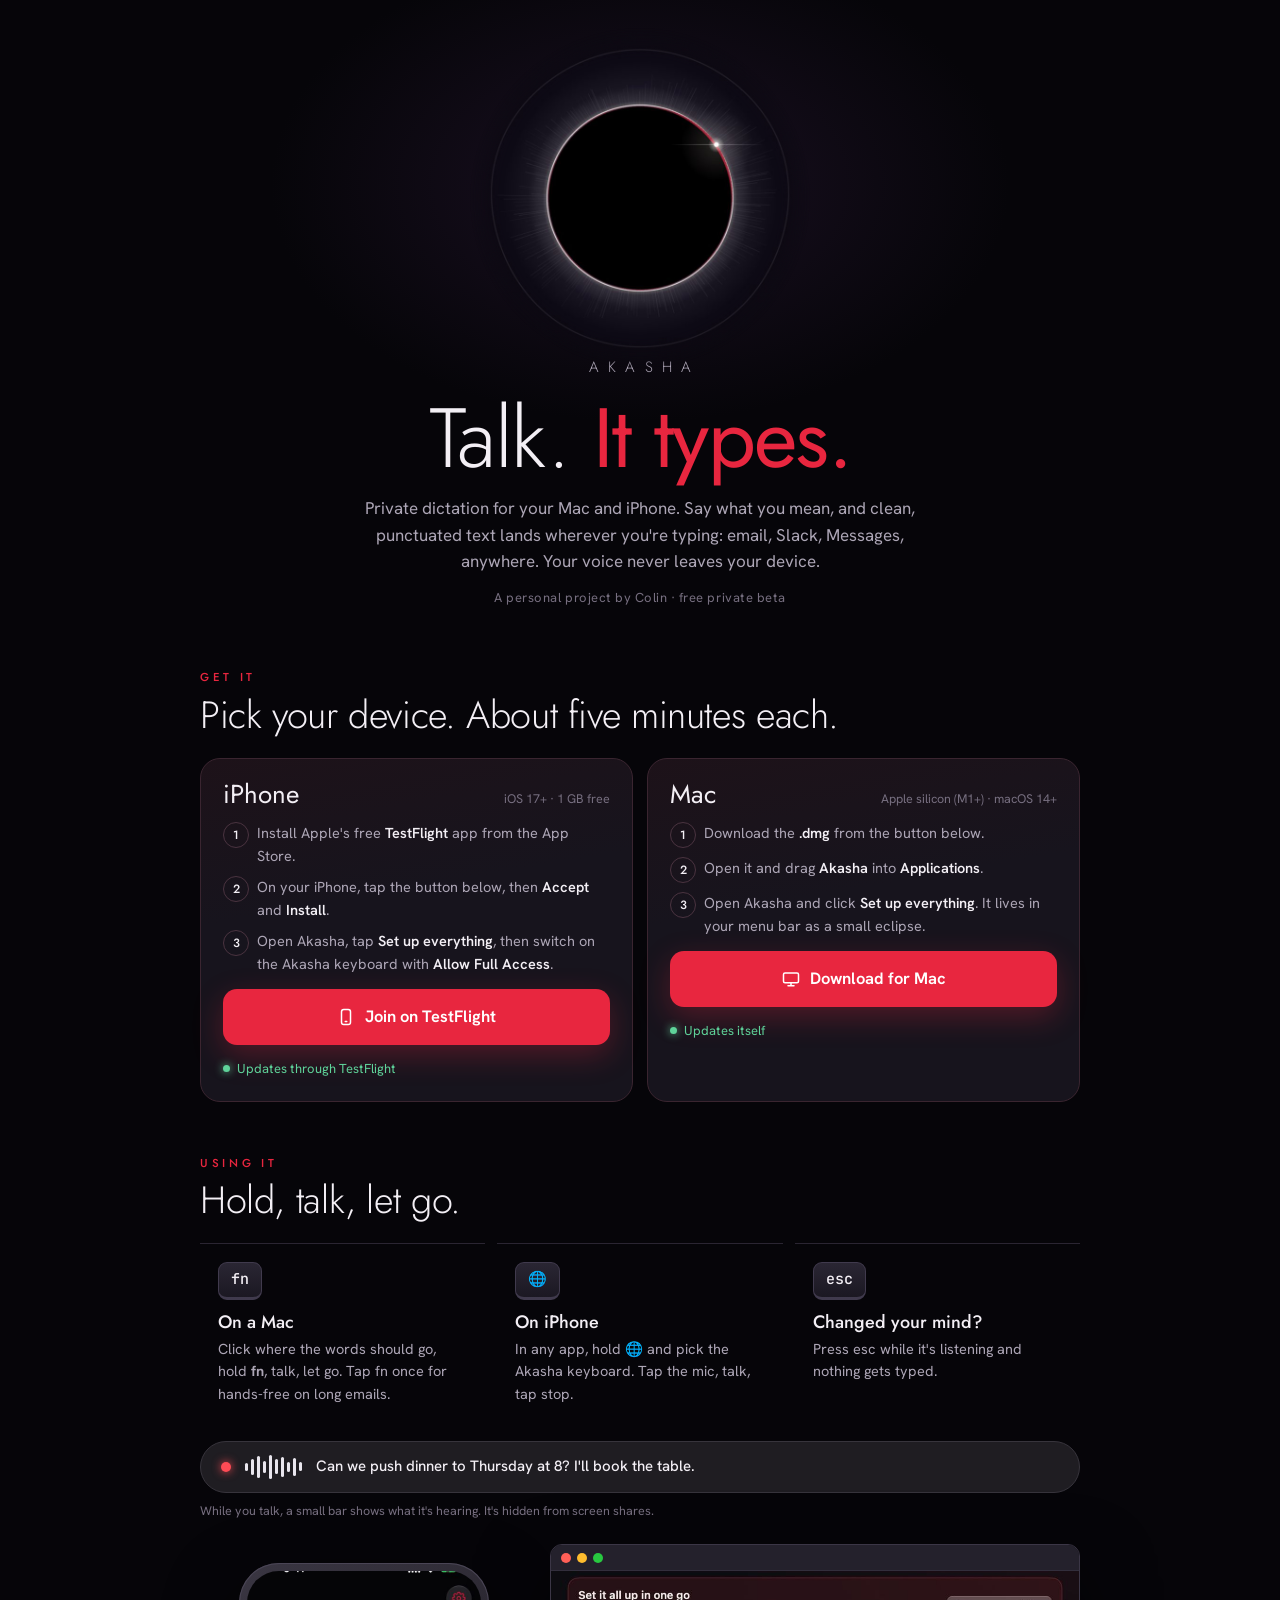
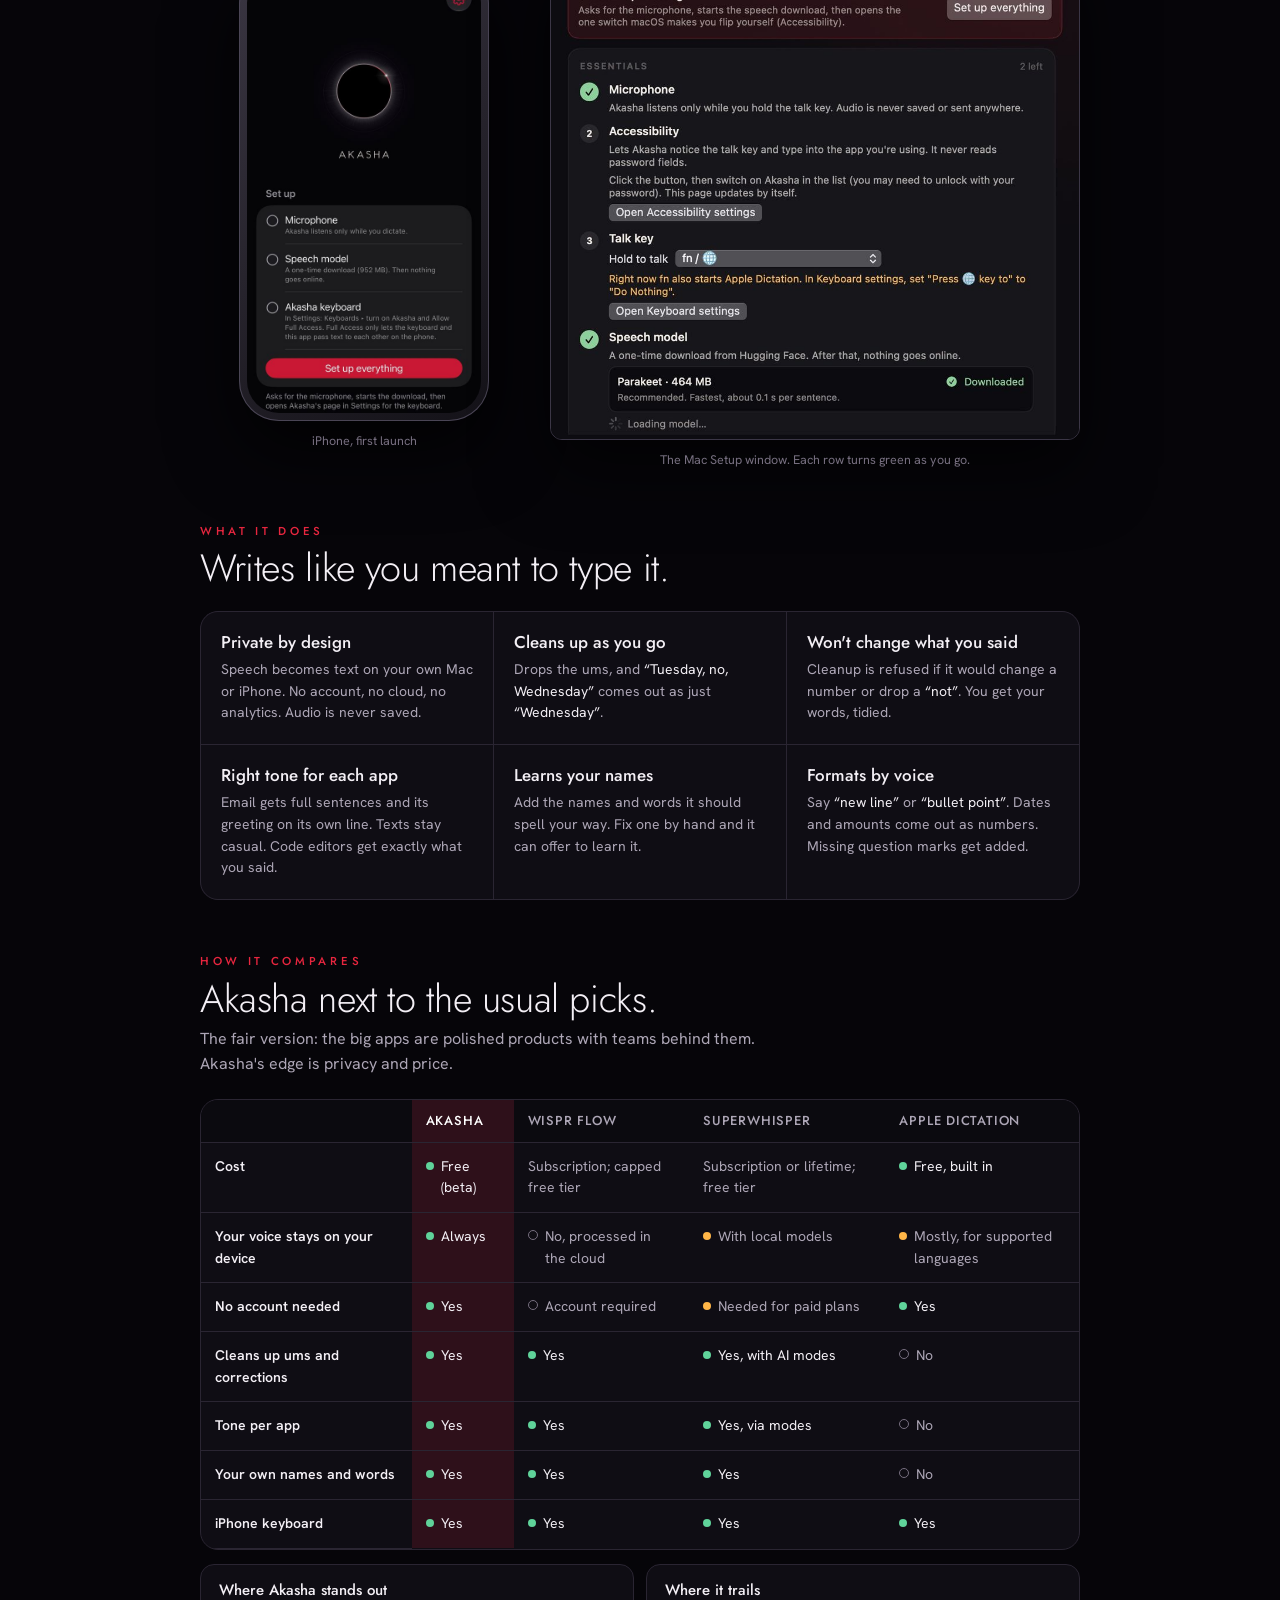
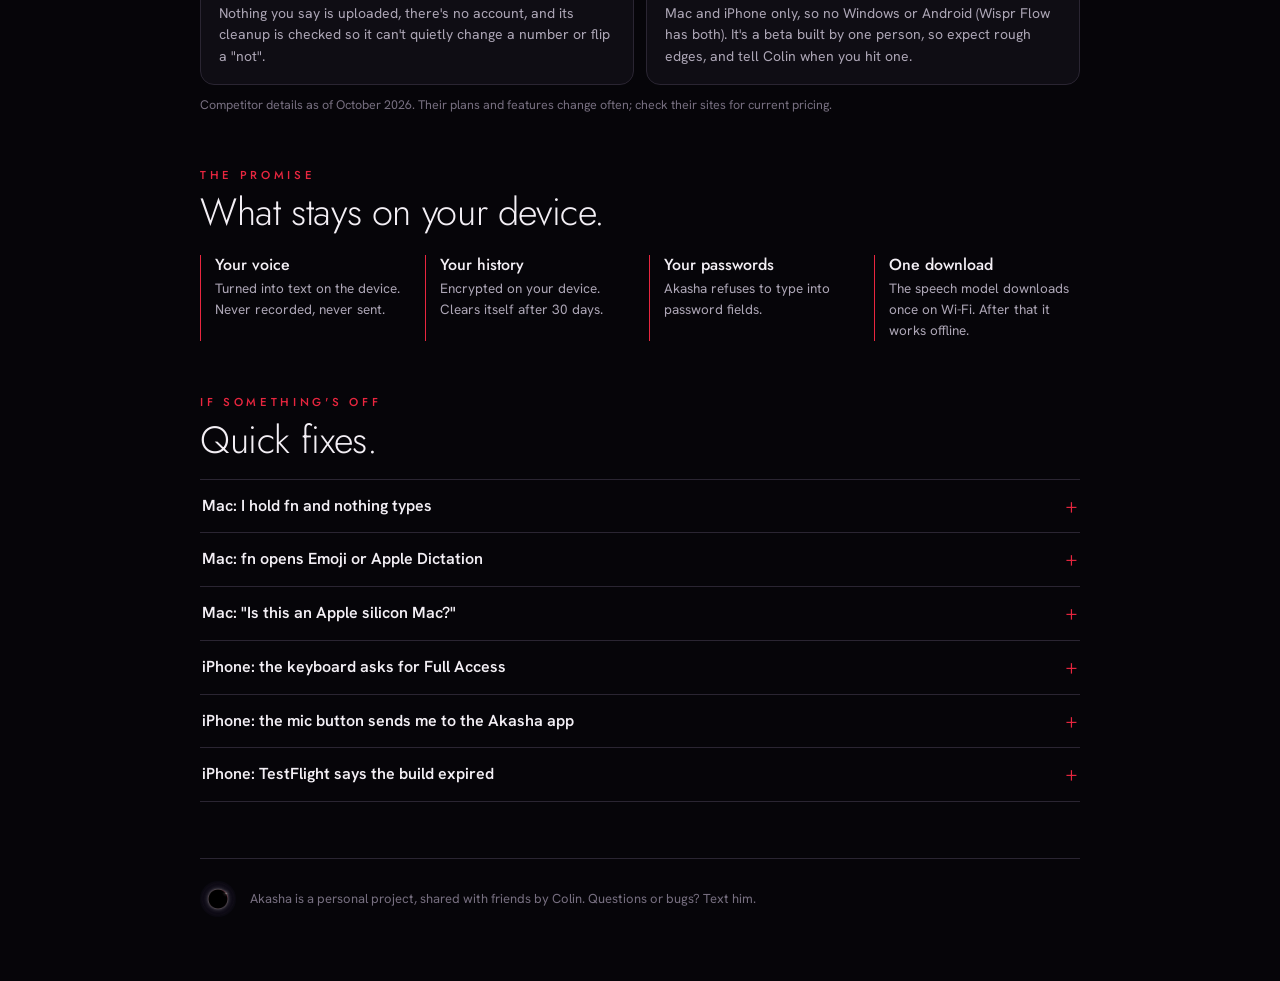
==== docs/index.html @ e16c46a8 "Add the friends' invite page (GitHub Pages, akasha.colinrobinson.com) Co-Authored-By: Claude Opus 5." ====
<!doctype html>
<html lang="en">
<head>
<meta charset="utf-8">
<meta name="viewport" content="width=device-width,initial-scale=1,viewport-fit=cover">
<title>Akasha Invite</title>
<meta name="description" content="Akasha: private dictation for Mac and iPhone. Free beta from Colin.">
<link rel="preconnect" href="https://fonts.googleapis.com">
<link rel="preconnect" href="https://fonts.gstatic.com" crossorigin>
<link rel="stylesheet" href="https://fonts.googleapis.com/css2?family=Jost:wght@200;300;400;500&family=Hanken+Grotesk:wght@400;500;600;700&family=JetBrains+Mono:wght@500&display=swap">
<style>
/* Layout: one dark column under a total eclipse; the corona's red rim is the only accent. Single dark world by choice. */
:root{
  --void:#060509;        /* page */
  --night:#0f0d14;       /* raised surface */
  --night2:#17141d;      /* card */
  --rule:#2a2532;        /* hairlines */
  --ink:#f3eff5;         /* text */
  --haze:#ada6b6;        /* secondary text */
  --dust:#776f80;        /* captions */
  --rim:#e8263f;         /* eclipse rim, the accent */
  --rim-soft:rgba(232,38,63,.14);
  --yes:#5fd39a; --part:#ffb547;
  --display:"Jost","Futura","Avenir Next",system-ui,sans-serif;
  --body:"Hanken Grotesk",-apple-system,BlinkMacSystemFont,"Segoe UI",sans-serif;
  --mono:"JetBrains Mono",ui-monospace,"SF Mono",Menlo,monospace;
  color-scheme:dark;
}
*{box-sizing:border-box}
body{margin:0;background:var(--void);color:var(--ink);font:16px/1.55 var(--body);-webkit-font-smoothing:antialiased;
  padding-left:max(16px,env(safe-area-inset-left,0px));padding-right:max(16px,env(safe-area-inset-right,0px))}
.wrap{max-width:880px;margin:0 auto;padding-block:0 64px}
a{color:inherit}
h1,h2,h3{margin:0;text-wrap:balance}
p{margin:0}
:focus-visible{outline:2px solid var(--rim);outline-offset:3px;border-radius:6px}

/* hero */
.hero{display:grid;justify-items:center;text-align:center;padding-block:28px 8px;position:relative}
.sky{position:absolute;inset:0;background:radial-gradient(60% 55% at 50% 30%,#1a1022 0%,transparent 70%);z-index:-1;pointer-events:none}
.eclipse{width:min(340px,78vw);aspect-ratio:1;max-width:100%;border-radius:50%;background:center/cover no-repeat;
  -webkit-mask:radial-gradient(circle,#000 58%,transparent 71%);mask:radial-gradient(circle,#000 58%,transparent 71%);
  animation:breathe 9s ease-in-out infinite}
@keyframes breathe{0%,100%{filter:brightness(1)}50%{filter:brightness(1.18)}}
@media (prefers-reduced-motion:reduce){.eclipse{animation:none}}
.wordmark{font:300 15px/1 var(--display);letter-spacing:.62em;margin:-8px 0 0 .62em;color:var(--haze)}
.hero h1{font:300 clamp(46px,11vw,84px)/.98 var(--display);letter-spacing:-.02em;margin-top:22px}
.hero h1 em{font-style:normal;font-weight:400;color:var(--rim)}
.lede{max-width:34em;color:var(--haze);font-size:17px;margin-top:16px}
.from{margin-top:14px;font-size:13px;color:var(--dust);letter-spacing:.04em}

/* install */
.eyebrow{font:500 11.5px/1 var(--display);letter-spacing:.32em;text-transform:uppercase;color:var(--rim)}
section{margin-top:56px}
section>h2{font:300 clamp(28px,6vw,38px)/1.1 var(--display);letter-spacing:-.01em;margin-top:10px}
.sub{color:var(--haze);margin-top:8px;max-width:38em}
.install{display:grid;grid-template-columns:repeat(auto-fit,minmax(min(100%,330px),1fr));gap:14px;margin-top:22px}
.plat{background:linear-gradient(170deg,#1d1219 0%,var(--night2) 40%);border:1px solid #3a2530;border-radius:20px;padding:22px;display:flex;flex-direction:column;gap:14px;min-width:0}
.plat header{display:flex;justify-content:space-between;align-items:baseline;gap:10px;flex-wrap:wrap}
.plat h3{font:400 26px/1 var(--display)}
.req{font-size:12.5px;color:var(--dust)}
.btn{display:flex;align-items:center;justify-content:center;gap:10px;text-decoration:none;font-weight:650;font-size:16.5px;
  padding:15px 18px;border-radius:14px;background:var(--rim);color:#fff;box-shadow:0 10px 30px rgba(232,38,63,.28);transition:transform .15s,box-shadow .15s}
.btn:hover{transform:translateY(-1px);box-shadow:0 14px 36px rgba(232,38,63,.38)}
.btn svg{width:18px;height:18px;flex:none}
.steps{list-style:none;margin:0;padding:0;display:grid;gap:9px;counter-reset:s}
.steps li{counter-increment:s;display:grid;grid-template-columns:24px 1fr;gap:10px;font-size:14.5px;color:var(--haze)}
.steps li::before{content:counter(s);width:24px;height:24px;border-radius:50%;border:1px solid #4a3340;display:grid;place-items:center;font:500 12px/1 var(--display);color:var(--ink)}
.steps b{color:var(--ink);font-weight:600}
.auto{font-size:13px;color:var(--yes);display:flex;gap:7px;align-items:center}
.auto::before{content:"";width:7px;height:7px;border-radius:50%;background:var(--yes);box-shadow:0 0 8px var(--yes)}

/* use */
.use{display:grid;grid-template-columns:repeat(auto-fit,minmax(min(100%,250px),1fr));gap:12px;margin-top:22px}
.beat{padding:18px;border-top:1px solid var(--rule);min-width:0}
.beat .k{display:inline-flex;align-items:center;justify-content:center;min-width:44px;height:38px;padding:0 12px;border-radius:9px;
  background:linear-gradient(#2a2633,#1b1822);border:1px solid #403a4d;border-bottom-width:3px;font:500 15px/1 var(--mono);margin-bottom:12px}
.beat h3{font:500 18px/1.2 var(--display)}
.beat p{color:var(--haze);font-size:14.5px;margin-top:4px}
.hud{margin-top:18px;display:flex;align-items:center;gap:14px;padding:13px 20px;border-radius:999px;background:#1f1d22;border:1px solid #37343c;max-width:100%;overflow:hidden}
.hud .dot{width:10px;height:10px;border-radius:50%;background:#ff4b55;box-shadow:0 0 10px #ff4b55;flex:none}
.hud .wave{display:flex;gap:3px;align-items:center;height:24px;flex:none}
.hud .wave i{width:3px;border-radius:2px;background:#e9e6ee;animation:wv 1.1s ease-in-out infinite}
@keyframes wv{50%{transform:scaleY(.45)}}
@media (prefers-reduced-motion:reduce){.hud .wave i{animation:none}}
.hud .txt{font-size:15px;font-weight:500;white-space:nowrap;overflow:hidden;text-overflow:ellipsis;min-width:0}
.cap{font-size:12.5px;color:var(--dust);margin-top:8px}

/* shots */
.shots{display:grid;grid-template-columns:minmax(0,.62fr) minmax(0,1fr);gap:22px;align-items:center;margin-top:24px}
@media (max-width:640px){.shots{grid-template-columns:1fr}}
.phone{width:min(250px,100%);margin:0 auto;padding:8px;border-radius:40px;background:linear-gradient(145deg,#3a3642,#141218);box-shadow:0 30px 70px rgba(0,0,0,.7),inset 0 0 0 1px #4a4555}
.phone .scr{border-radius:32px;overflow:hidden;aspect-ratio:9/17;background:#000}
.phone img,.mac img{display:block;width:100%}
.mac{border-radius:12px;overflow:hidden;border:1px solid #3b3646;box-shadow:0 30px 70px rgba(0,0,0,.6)}
.mac .bar{height:26px;background:#24212c;display:flex;align-items:center;gap:6px;padding:0 10px;border-bottom:1px solid #322e3c}
.mac .bar i{width:10px;height:10px;border-radius:50%;background:#ff5f57}.mac .bar i:nth-child(2){background:#febc2e}.mac .bar i:nth-child(3){background:#28c840}
figure{margin:0;min-width:0}
figcaption{font-size:12.5px;color:var(--dust);text-align:center;margin-top:10px}

/* features */
.feats{display:grid;grid-template-columns:repeat(auto-fit,minmax(min(100%,250px),1fr));gap:1px;margin-top:22px;background:var(--rule);border:1px solid var(--rule);border-radius:18px;overflow:hidden}
.feat{background:var(--night);padding:20px;min-width:0}
.feat h3{font:500 17px/1.25 var(--display)}
.feat p{color:var(--haze);font-size:14px;margin-top:6px}
.feat q{color:var(--ink);quotes:"“" "”"}

/* compare */
.tablewrap{overflow-x:auto;margin-top:22px;border:1px solid var(--rule);border-radius:18px;background:var(--night)}
table{border-collapse:collapse;width:100%;min-width:640px;font-size:14px}
th,td{padding:13px 14px;text-align:left;vertical-align:top;border-bottom:1px solid var(--rule)}
tr:last-child td{border-bottom:0}
thead th{font:500 13px/1.2 var(--display);letter-spacing:.06em;color:var(--haze);background:#0b0a0f}
thead th.us{color:#fff}
td.us,th.us{background:var(--rim-soft)}
tbody th{font-weight:600;color:var(--ink);width:24%}
td{color:var(--haze)}
.y,.p,.n{display:inline-flex;gap:7px;align-items:baseline}
.y::before,.p::before,.n::before{content:"";width:8px;height:8px;border-radius:50%;flex:none;transform:translateY(-1px)}
.y::before{background:var(--yes)} .p::before{background:var(--part)} .n::before{border:1px solid var(--dust)}
.y{color:var(--ink)}
.fair{display:grid;grid-template-columns:repeat(auto-fit,minmax(min(100%,300px),1fr));gap:12px;margin-top:14px}
.fair div{padding:16px 18px;border-radius:14px;border:1px solid var(--rule);background:var(--night)}
.fair b{font:500 15px/1.2 var(--display);display:block;margin-bottom:4px}
.fair p{font-size:14px;color:var(--haze)}
.note{font-size:12.5px;color:var(--dust);margin-top:10px}

/* privacy + help */
.promise{display:grid;grid-template-columns:repeat(auto-fit,minmax(min(100%,180px),1fr));gap:18px;margin-top:22px}
.promise div{border-left:1px solid var(--rim);padding-left:14px;min-width:0}
.promise b{font:500 16px/1.2 var(--display);display:block}
.promise p{font-size:13.5px;color:var(--haze);margin-top:4px}
details{border-top:1px solid var(--rule);padding:14px 2px}
details:last-of-type{border-bottom:1px solid var(--rule)}
summary{cursor:pointer;font-weight:600;list-style:none;display:flex;justify-content:space-between;gap:12px}
summary::-webkit-details-marker{display:none}
summary::after{content:"+";color:var(--rim);font:300 22px/1 var(--display)}
details[open] summary::after{content:"–"}
details p{color:var(--haze);font-size:14.5px;margin-top:8px;max-width:44em}
.help{margin-top:18px}
footer{margin-top:56px;padding-top:22px;border-top:1px solid var(--rule);display:flex;gap:14px;align-items:center;color:var(--dust);font-size:13px}
footer .mini{width:36px;height:36px;border-radius:50%;background:center/cover;flex:none}
</style>
</head>
<body>


<div class="wrap">

<header class="hero">
  <div class="sky"></div>
  <div class="eclipse" role="img" aria-label="The Akasha eclipse" style="background-image:url([data-uri])"></div>
  <div class="wordmark">AKASHA</div>
  <h1>Talk. <em>It types.</em></h1>
  <p class="lede">Private dictation for your Mac and iPhone. Say what you mean, and clean, punctuated text lands wherever you're typing: email, Slack, Messages, anywhere. Your voice never leaves your device.</p>
  <p class="from">A personal project by Colin · free private beta</p>
</header>

<section id="install">
  <div class="eyebrow">Get it</div>
  <h2>Pick your device. About five minutes each.</h2>
  <div class="install">
    <article class="plat">
      <header><h3>iPhone</h3><span class="req">iOS 17+ · 1 GB free</span></header>
      <ol class="steps">
        <li><span>Install Apple's free <b>TestFlight</b> app from the App Store.</span></li>
        <li><span>On your iPhone, tap the button below, then <b>Accept</b> and <b>Install</b>.</span></li>
        <li><span>Open Akasha, tap <b>Set up everything</b>, then switch on the Akasha keyboard with <b>Allow Full Access</b>.</span></li>
      </ol>
      <a class="btn" href="https://testflight.apple.com/join/yhRT2mxs" target="_blank" rel="noopener"><svg viewBox="0 0 24 24" fill="none" stroke="currentColor" stroke-width="2" stroke-linecap="round" stroke-linejoin="round"><rect x="6" y="2" width="12" height="20" rx="3"/><path d="M11 18h2"/></svg>Join on TestFlight</a>
      <span class="auto">Updates through TestFlight</span>
    </article>
    <article class="plat">
      <header><h3>Mac</h3><span class="req">Apple silicon (M1+) · macOS 14+</span></header>
      <ol class="steps">
        <li><span>Download the <b>.dmg</b> from the button below.</span></li>
        <li><span>Open it and drag <b>Akasha</b> into <b>Applications</b>.</span></li>
        <li><span>Open Akasha and click <b>Set up everything</b>. It lives in your menu bar as a small eclipse.</span></li>
      </ol>
      <a class="btn" href="https://github.com/colinrobinson-labs/akasha-updates/releases/latest" target="_blank" rel="noopener"><svg viewBox="0 0 24 24" fill="none" stroke="currentColor" stroke-width="2" stroke-linecap="round" stroke-linejoin="round"><rect x="2" y="4" width="20" height="13" rx="2"/><path d="M8 21h8M12 17v4"/></svg>Download for Mac</a>
      <span class="auto">Updates itself</span>
    </article>
  </div>
</section>

<section>
  <div class="eyebrow">Using it</div>
  <h2>Hold, talk, let go.</h2>
  <div class="use">
    <div class="beat"><span class="k">fn</span><h3>On a Mac</h3><p>Click where the words should go, hold <b>fn</b>, talk, let go. Tap fn once for hands-free on long emails.</p></div>
    <div class="beat"><span class="k">🌐</span><h3>On iPhone</h3><p>In any app, hold 🌐 and pick the Akasha keyboard. Tap the mic, talk, tap stop.</p></div>
    <div class="beat"><span class="k">esc</span><h3>Changed your mind?</h3><p>Press esc while it's listening and nothing gets typed.</p></div>
  </div>
  <div class="hud" aria-hidden="true"><span class="dot"></span><span class="wave">
    <i style="height:8px"></i><i style="height:16px;animation-delay:.1s"></i><i style="height:22px;animation-delay:.25s"></i><i style="height:12px;animation-delay:.05s"></i><i style="height:24px;animation-delay:.3s"></i><i style="height:15px;animation-delay:.15s"></i><i style="height:20px;animation-delay:.4s"></i><i style="height:10px;animation-delay:.2s"></i><i style="height:18px;animation-delay:.35s"></i><i style="height:9px;animation-delay:.12s"></i></span>
    <span class="txt">Can we push dinner to Thursday at 8? I'll book the table.</span></div>
  <p class="cap">While you talk, a small bar shows what it's hearing. It's hidden from screen shares.</p>

  <div class="shots">
    <figure><div class="phone"><div class="scr"><img src="[data-uri]" alt="Akasha on iPhone, first launch, with the Set up everything button"></div></div><figcaption>iPhone, first launch</figcaption></figure>
    <figure><div class="mac"><div class="bar"><i></i><i></i><i></i></div><img src="[data-uri]" alt="Akasha's Setup window on the Mac"></div><figcaption>The Mac Setup window. Each row turns green as you go.</figcaption></figure>
  </div>
</section>

<section>
  <div class="eyebrow">What it does</div>
  <h2>Writes like you meant to type it.</h2>
  <div class="feats">
    <div class="feat"><h3>Private by design</h3><p>Speech becomes text on your own Mac or iPhone. No account, no cloud, no analytics. Audio is never saved.</p></div>
    <div class="feat"><h3>Cleans up as you go</h3><p>Drops the ums, and <q>Tuesday, no, Wednesday</q> comes out as just <q>Wednesday</q>.</p></div>
    <div class="feat"><h3>Won't change what you said</h3><p>Cleanup is refused if it would change a number or drop a <q>not</q>. You get your words, tidied.</p></div>
    <div class="feat"><h3>Right tone for each app</h3><p>Email gets full sentences and its greeting on its own line. Texts stay casual. Code editors get exactly what you said.</p></div>
    <div class="feat"><h3>Learns your names</h3><p>Add the names and words it should spell your way. Fix one by hand and it can offer to learn it.</p></div>
    <div class="feat"><h3>Formats by voice</h3><p>Say <q>new line</q> or <q>bullet point</q>. Dates and amounts come out as numbers. Missing question marks get added.</p></div>
  </div>
</section>

<section>
  <div class="eyebrow">How it compares</div>
  <h2>Akasha next to the usual picks.</h2>
  <p class="sub">The fair version: the big apps are polished products with teams behind them. Akasha's edge is privacy and price.</p>
  <div class="tablewrap">
    <table>
      <thead><tr><th></th><th class="us">AKASHA</th><th>WISPR FLOW</th><th>SUPERWHISPER</th><th>APPLE DICTATION</th></tr></thead>
      <tbody>
        <tr><th>Cost</th><td class="us"><span class="y">Free (beta)</span></td><td>Subscription; capped free tier</td><td>Subscription or lifetime; free tier</td><td><span class="y">Free, built in</span></td></tr>
        <tr><th>Your voice stays on your device</th><td class="us"><span class="y">Always</span></td><td><span class="n">No, processed in the cloud</span></td><td><span class="p">With local models</span></td><td><span class="p">Mostly, for supported languages</span></td></tr>
        <tr><th>No account needed</th><td class="us"><span class="y">Yes</span></td><td><span class="n">Account required</span></td><td><span class="p">Needed for paid plans</span></td><td><span class="y">Yes</span></td></tr>
        <tr><th>Cleans up ums and corrections</th><td class="us"><span class="y">Yes</span></td><td><span class="y">Yes</span></td><td><span class="y">Yes, with AI modes</span></td><td><span class="n">No</span></td></tr>
        <tr><th>Tone per app</th><td class="us"><span class="y">Yes</span></td><td><span class="y">Yes</span></td><td><span class="y">Yes, via modes</span></td><td><span class="n">No</span></td></tr>
        <tr><th>Your own names and words</th><td class="us"><span class="y">Yes</span></td><td><span class="y">Yes</span></td><td><span class="y">Yes</span></td><td><span class="n">No</span></td></tr>
        <tr><th>iPhone keyboard</th><td class="us"><span class="y">Yes</span></td><td><span class="y">Yes</span></td><td><span class="y">Yes</span></td><td><span class="y">Yes</span></td></tr>
      </tbody>
    </table>
  </div>
  <div class="fair">
    <div><b>Where Akasha stands out</b><p>Nothing you say is uploaded, there's no account, and its cleanup is checked so it can't quietly change a number or flip a "not".</p></div>
    <div><b>Where it trails</b><p>Mac and iPhone only, so no Windows or Android (Wispr Flow has both). It's a beta built by one person, so expect rough edges, and tell Colin when you hit one.</p></div>
  </div>
  <p class="note">Competitor details as of October 2026. Their plans and features change often; check their sites for current pricing.</p>
</section>

<section>
  <div class="eyebrow">The promise</div>
  <h2>What stays on your device.</h2>
  <div class="promise">
    <div><b>Your voice</b><p>Turned into text on the device. Never recorded, never sent.</p></div>
    <div><b>Your history</b><p>Encrypted on your device. Clears itself after 30 days.</p></div>
    <div><b>Your passwords</b><p>Akasha refuses to type into password fields.</p></div>
    <div><b>One download</b><p>The speech model downloads once on Wi-Fi. After that it works offline.</p></div>
  </div>
</section>

<section>
  <div class="eyebrow">If something's off</div>
  <h2>Quick fixes.</h2>
  <div class="help">
    <details><summary>Mac: I hold fn and nothing types</summary><p>Open System Settings ▸ Privacy &amp; Security ▸ Accessibility and make sure Akasha is switched on. If it already is, switch it off and on again.</p></details>
    <details><summary>Mac: fn opens Emoji or Apple Dictation</summary><p>System Settings ▸ Keyboard ▸ "Press 🌐 key to" ▸ Do Nothing. Or choose a different talk key in Akasha's Setup window.</p></details>
    <details><summary>Mac: "Is this an Apple silicon Mac?"</summary><p>Apple menu ▸ About This Mac. If it says Chip: Apple M-something, you're set. If it says Intel, use the iPhone version.</p></details>
    <details><summary>iPhone: the keyboard asks for Full Access</summary><p>Settings ▸ Apps ▸ Akasha ▸ Keyboards ▸ Allow Full Access. The keyboard uses it only to get your words from the Akasha app on the same phone; the keyboard itself has no internet access.</p></details>
    <details><summary>iPhone: the mic button sends me to the Akasha app</summary><p>iPhone keyboards can't use the mic directly, so the first dictation in a while hops to the app to switch it on. Tap the back arrow at the top-left, talk, and tap stop. For the next 10 minutes it's one tap.</p></details>
    <details><summary>iPhone: TestFlight says the build expired</summary><p>Beta builds last 90 days. Open TestFlight and tap Update. Your words and settings stay.</p></details>
  </div>
</section>

<footer><div class="mini" style="background-image:url([data-uri])"></div><span>Akasha is a personal project, shared with friends by Colin. Questions or bugs? Text him.</span></footer>

</div>

</body>
</html>
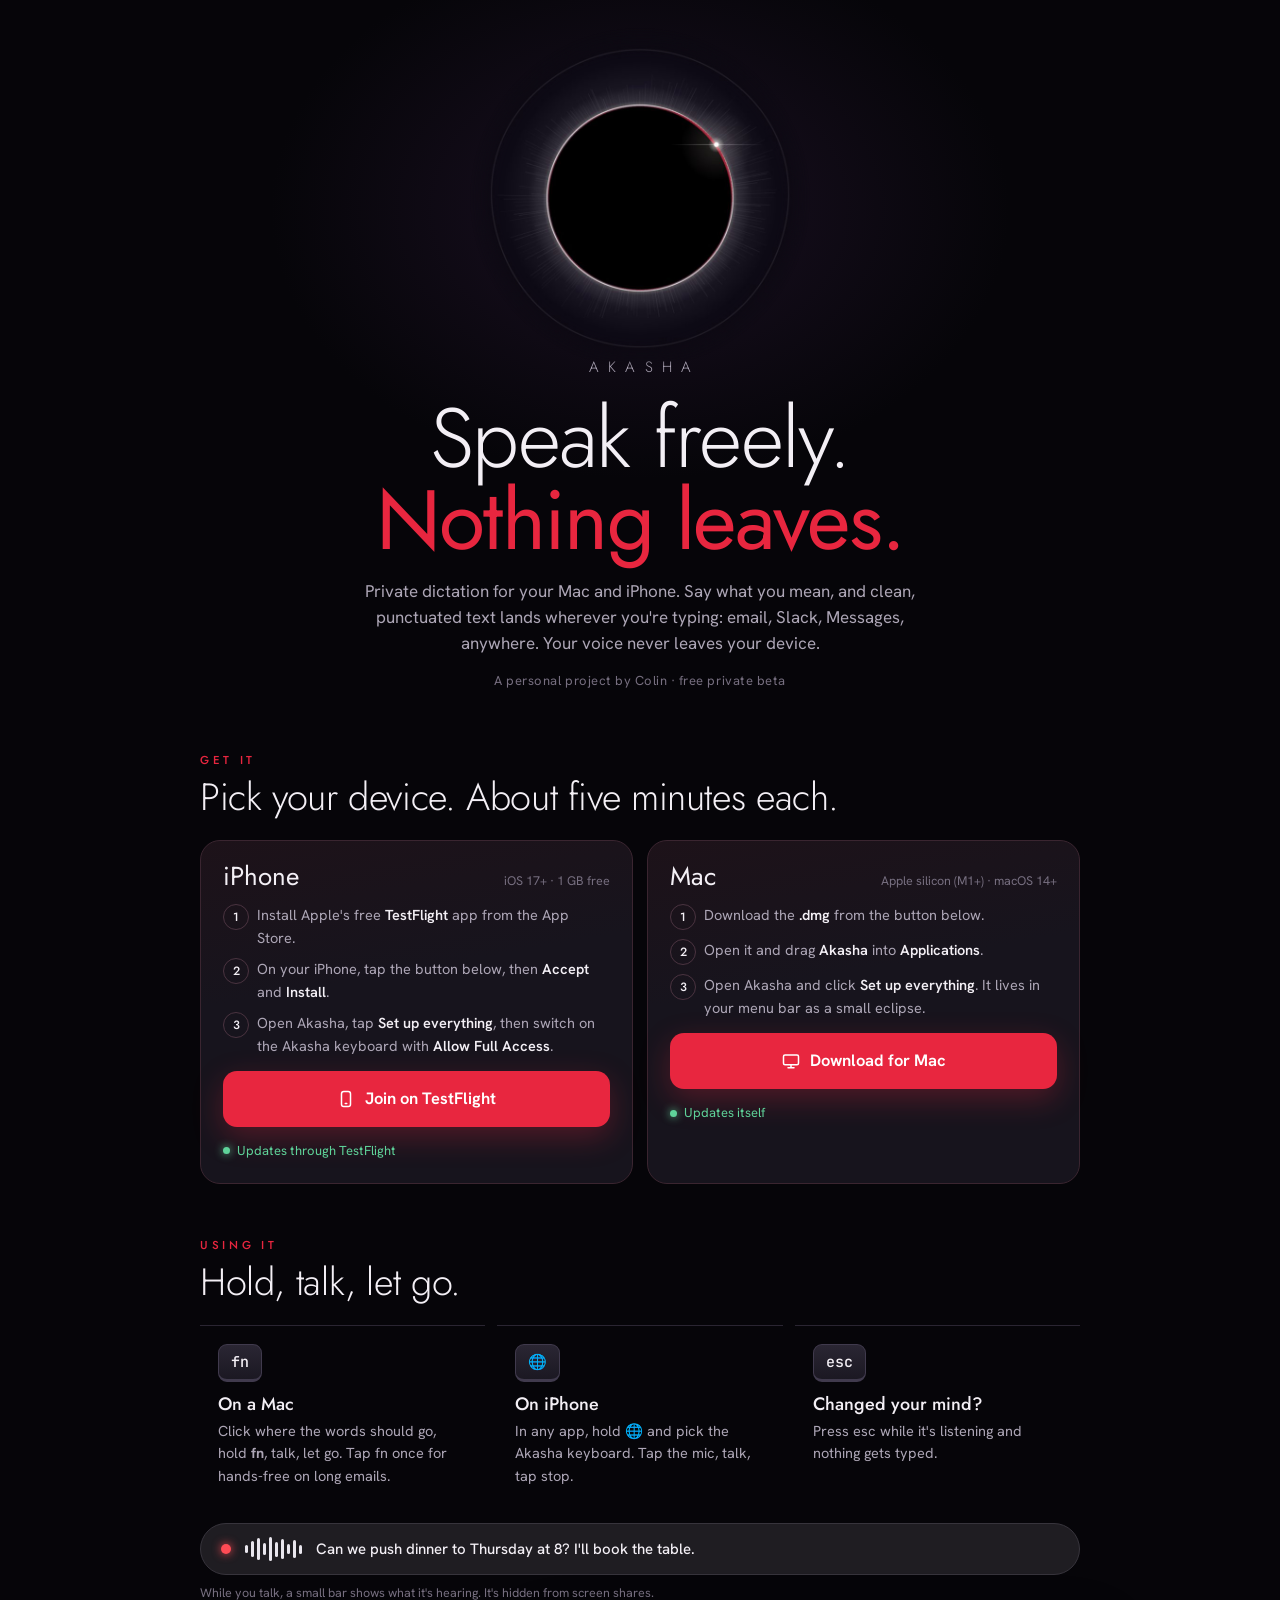
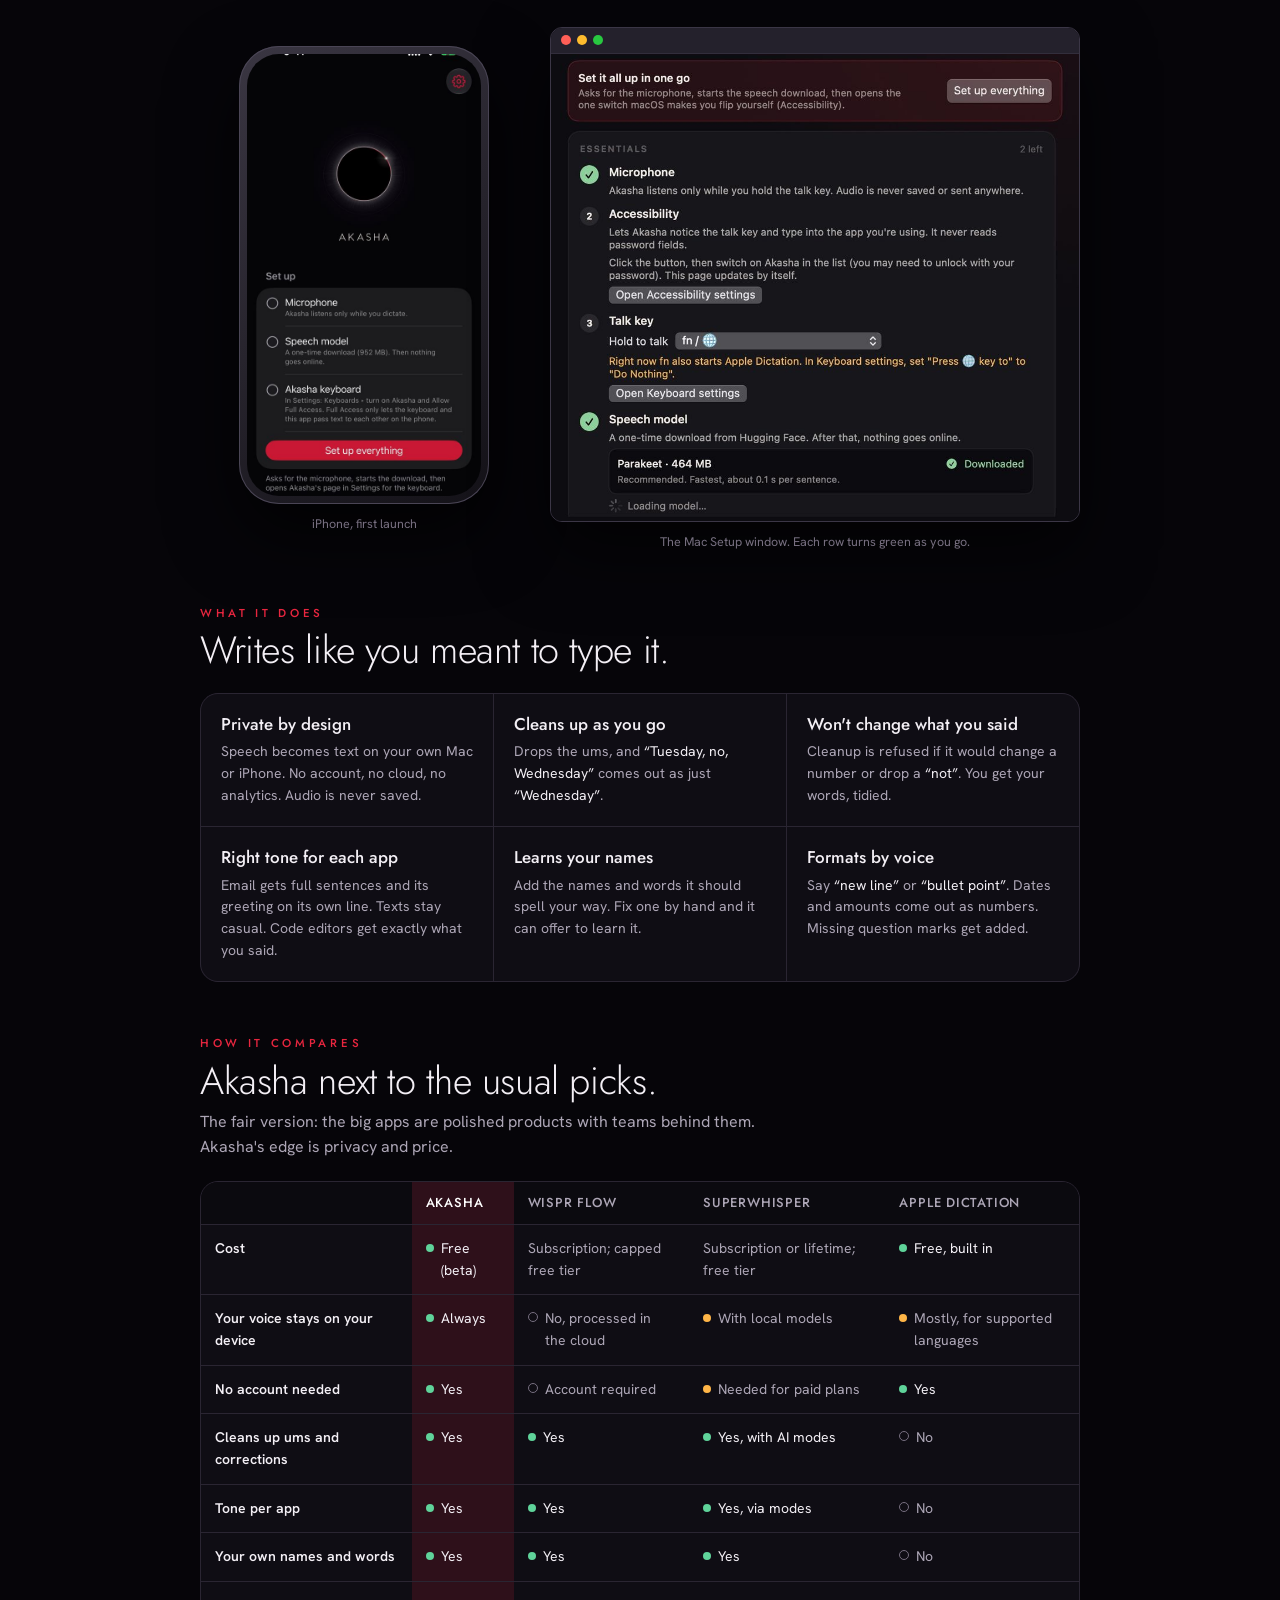
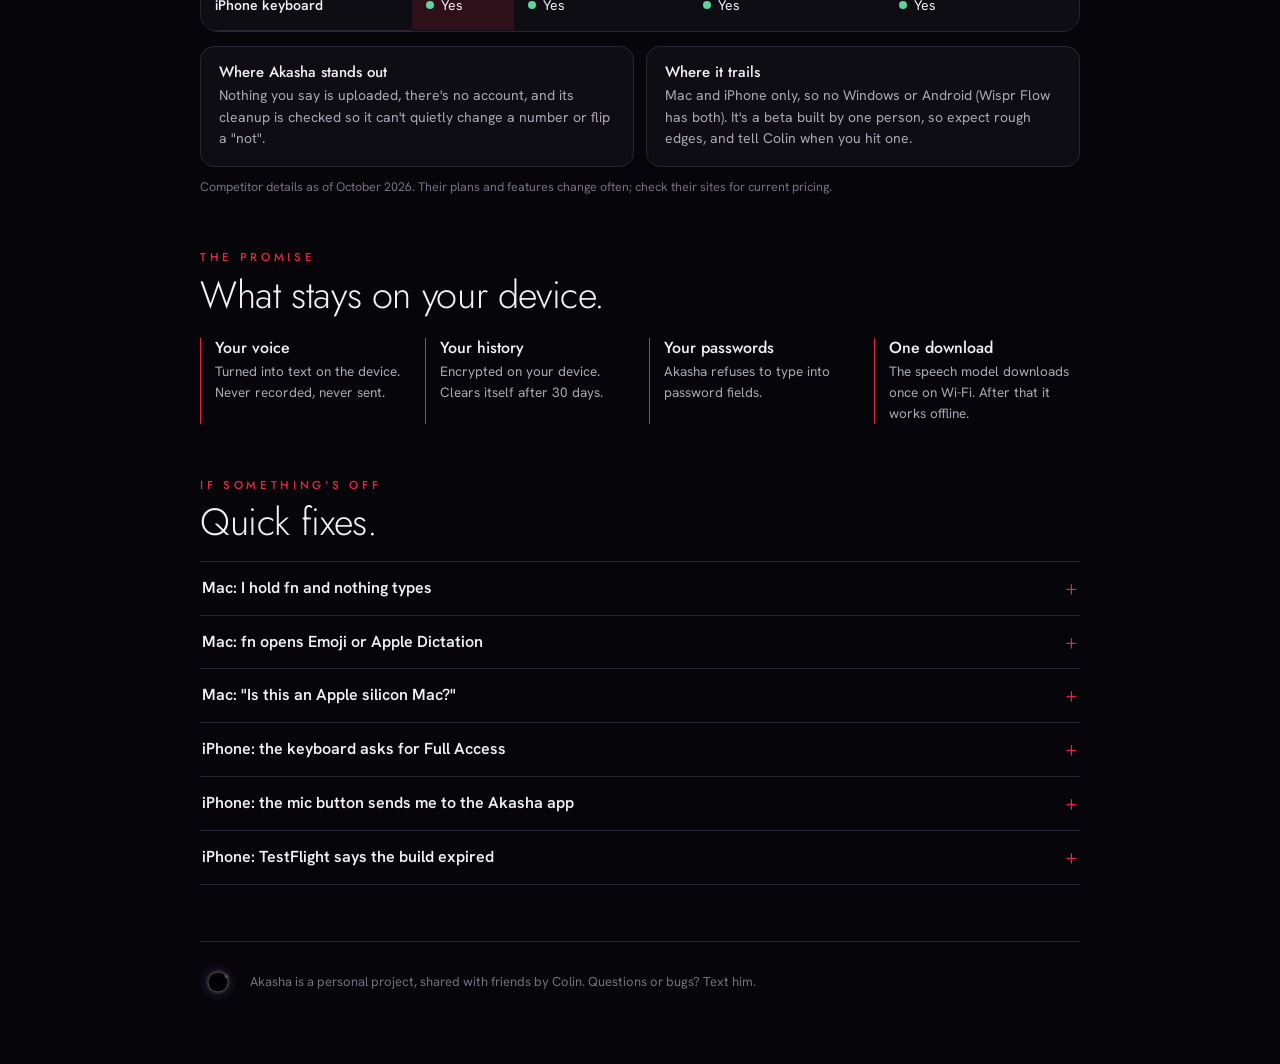
==== commit 6c911878: "Invite page: new tagline "Speak freely. Nothing leaves." Co-Authored-By: Claude Opus 5.5 <noreply@an" ====
--- a/docs/index.html
+++ b/docs/index.html
@@ -151,7 +151,7 @@
   <div class="sky"></div>
   <div class="eclipse" role="img" aria-label="The Akasha eclipse" style="background-image:url([data-uri])"></div>
   <div class="wordmark">AKASHA</div>
-  <h1>Talk. <em>It types.</em></h1>
+  <h1>Speak freely.<br><em>Nothing leaves.</em></h1>
   <p class="lede">Private dictation for your Mac and iPhone. Say what you mean, and clean, punctuated text lands wherever you're typing: email, Slack, Messages, anywhere. Your voice never leaves your device.</p>
   <p class="from">A personal project by Colin · free private beta</p>
 </header>
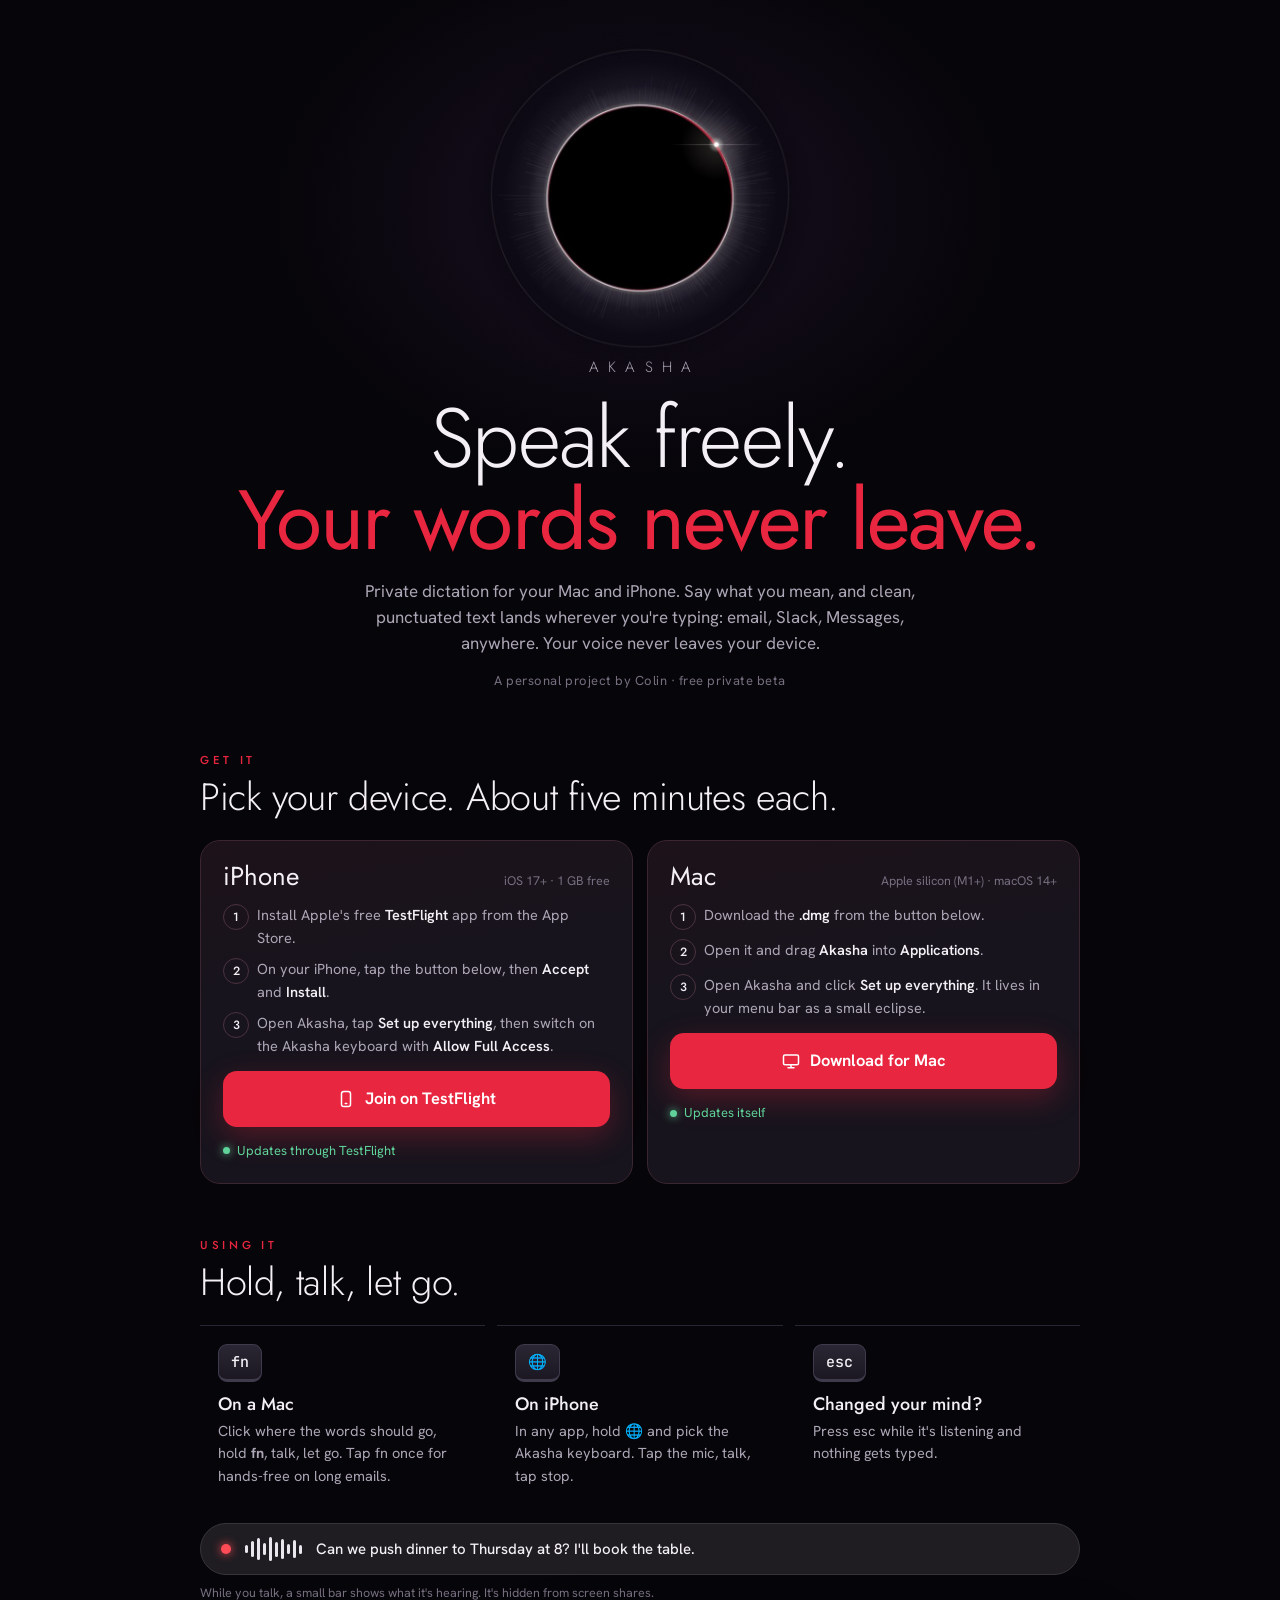
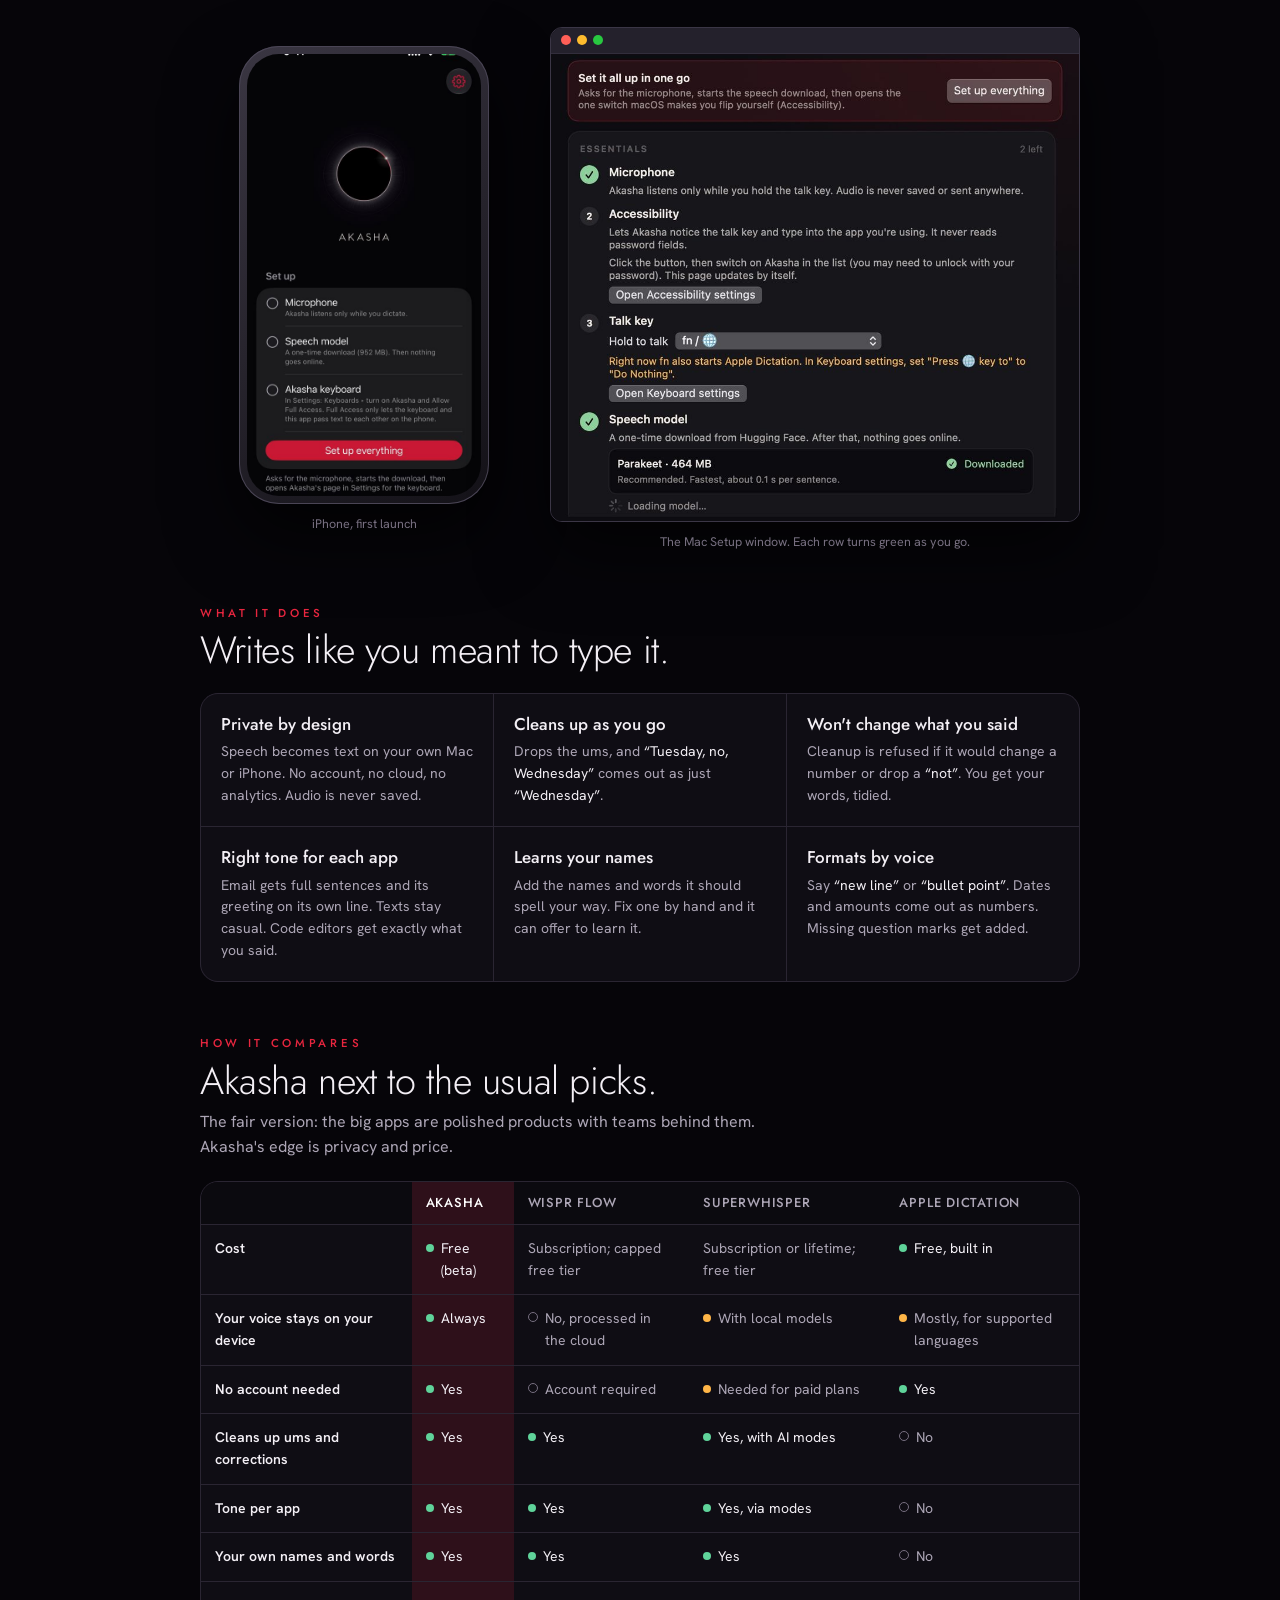
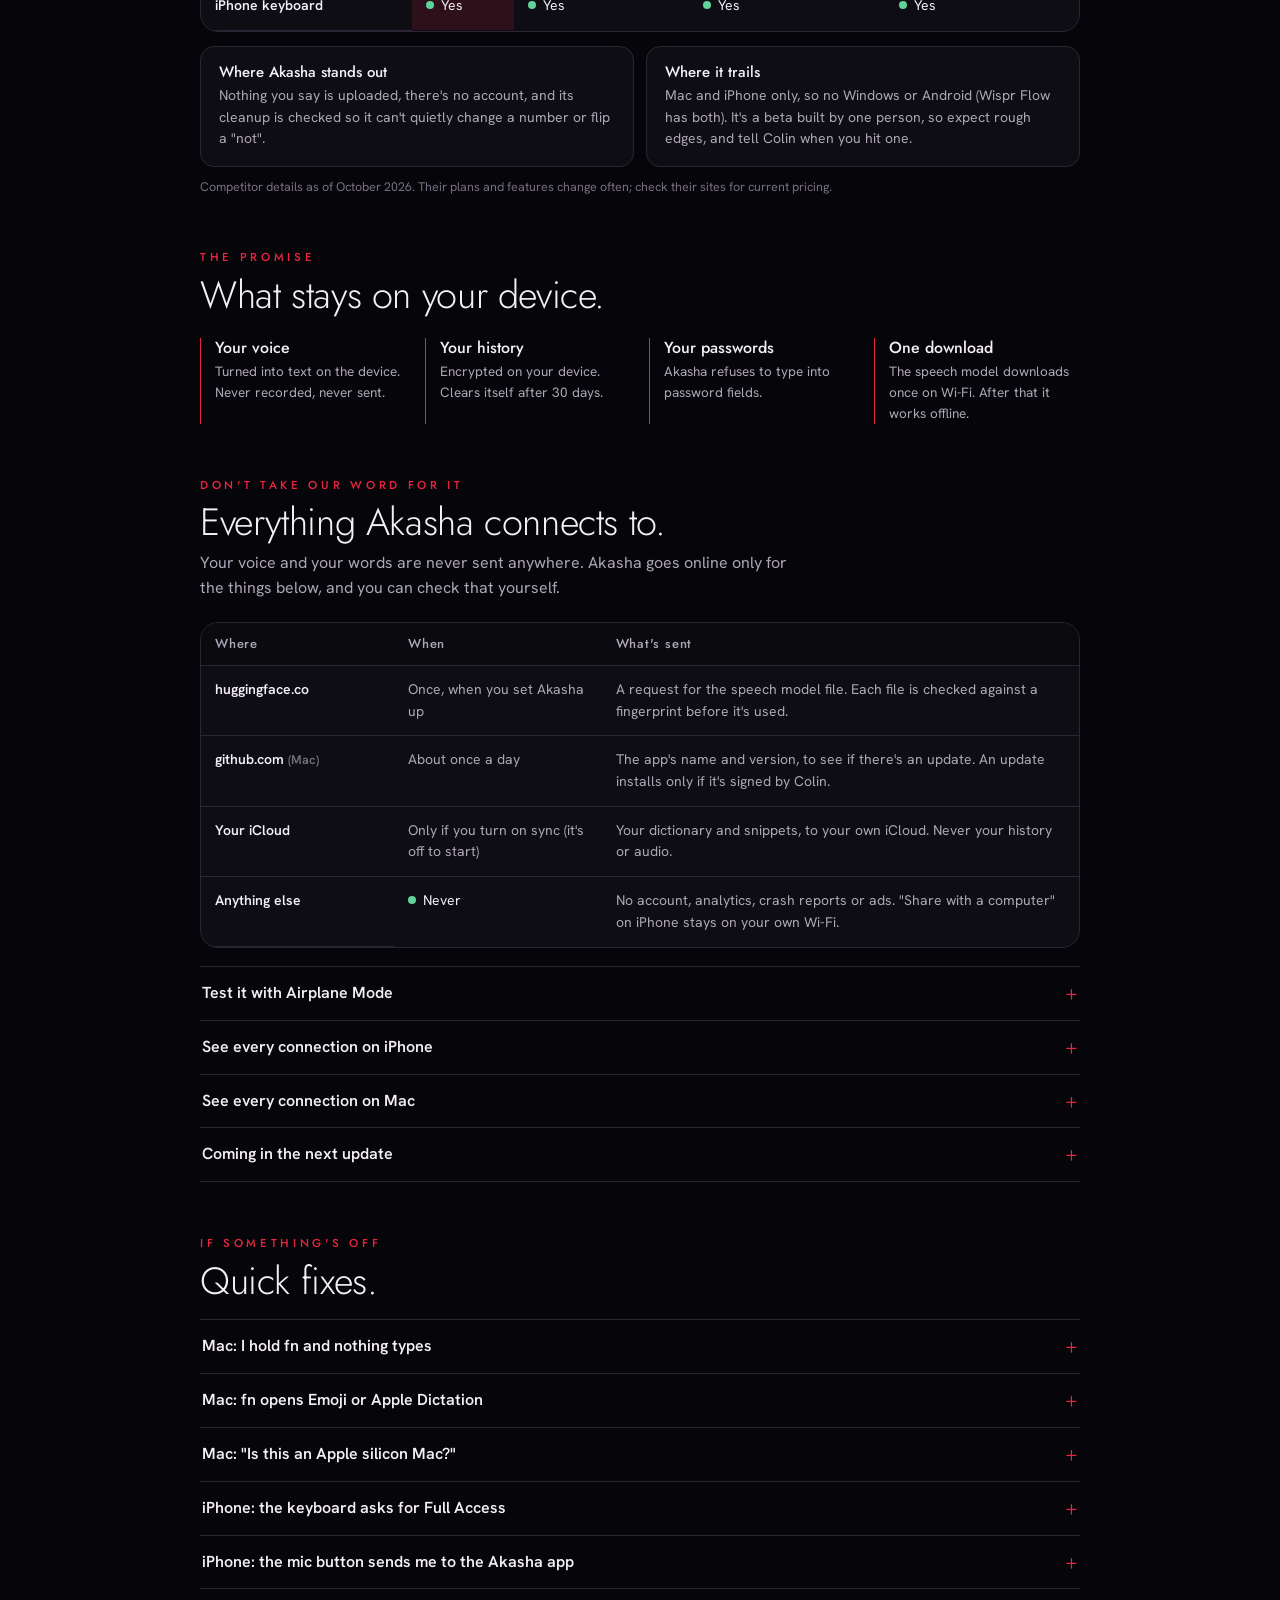
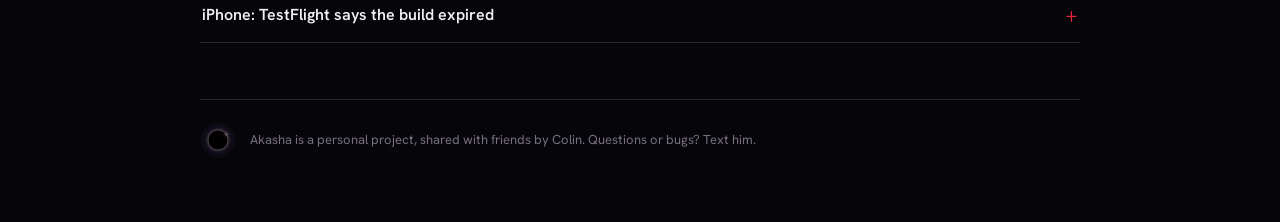
==== commit 594b9242: "Invite page: list everything Akasha connects to, and how to check it yourself The hero said "Nothing" ====
--- a/docs/index.html
+++ b/docs/index.html
@@ -126,6 +126,10 @@
 .note{font-size:12.5px;color:var(--dust);margin-top:10px}
 
 /* privacy + help */
+.nettable table{min-width:560px}
+.nettable tbody th{width:22%}
+.checks{margin-top:18px}
+.checks a{color:var(--ink)}
 .promise{display:grid;grid-template-columns:repeat(auto-fit,minmax(min(100%,180px),1fr));gap:18px;margin-top:22px}
 .promise div{border-left:1px solid var(--rim);padding-left:14px;min-width:0}
 .promise b{font:500 16px/1.2 var(--display);display:block}
@@ -151,7 +155,7 @@
   <div class="sky"></div>
   <div class="eclipse" role="img" aria-label="The Akasha eclipse" style="background-image:url([data-uri])"></div>
   <div class="wordmark">AKASHA</div>
-  <h1>Speak freely.<br><em>Nothing leaves.</em></h1>
+  <h1>Speak freely.<br><em>Your words never leave.</em></h1>
   <p class="lede">Private dictation for your Mac and iPhone. Say what you mean, and clean, punctuated text lands wherever you're typing: email, Slack, Messages, anywhere. Your voice never leaves your device.</p>
   <p class="from">A personal project by Colin · free private beta</p>
 </header>
@@ -251,6 +255,29 @@
   </div>
 </section>
 
+<section id="privacy">
+  <div class="eyebrow">Don't take our word for it</div>
+  <h2>Everything Akasha connects to.</h2>
+  <p class="sub">Your voice and your words are never sent anywhere. Akasha goes online only for the things below, and you can check that yourself.</p>
+  <div class="tablewrap nettable">
+    <table>
+      <thead><tr><th>Where</th><th>When</th><th>What's sent</th></tr></thead>
+      <tbody>
+        <tr><th>huggingface.co</th><td>Once, when you set Akasha up</td><td>A request for the speech model file. Each file is checked against a fingerprint before it's used.</td></tr>
+        <tr><th>github.com <span class="note">(Mac)</span></th><td>About once a day</td><td>The app's name and version, to see if there's an update. An update installs only if it's signed by Colin.</td></tr>
+        <tr><th>Your iCloud</th><td>Only if you turn on sync (it's off to start)</td><td>Your dictionary and snippets, to your own iCloud. Never your history or audio.</td></tr>
+        <tr><th>Anything else</th><td><span class="y">Never</span></td><td>No account, analytics, crash reports or ads. "Share with a computer" on iPhone stays on your own Wi-Fi.</td></tr>
+      </tbody>
+    </table>
+  </div>
+  <div class="help checks">
+    <details><summary>Test it with Airplane Mode</summary><p>Once the speech model has downloaded, switch on Airplane Mode (iPhone) or turn off Wi-Fi (Mac), then dictate into Notes, Messages or Mail. It works exactly the same, because nothing needed the internet.</p></details>
+    <details><summary>See every connection on iPhone</summary><p>Settings ▸ Privacy &amp; Security ▸ App Privacy Report ▸ Turn On. Use Akasha for a day and it lists every domain Akasha contacted. You should see Hugging Face during setup and nothing while you dictate. The keyboard has no internet code at all, so it never shows up.</p></details>
+    <details><summary>See every connection on Mac</summary><p>Install a firewall that asks about each connection, like <a href="https://objective-see.org/products/lulu.html">LuLu</a> (free) or Little Snitch. You'll see huggingface.co (and its hf.co download servers) during setup, and github.com (and githubusercontent.com) when Akasha checks for an update. Nothing while you dictate. You can block all of them and dictation still works.</p></details>
+    <details><summary>Coming in the next update</summary><p>Akasha's Settings ▸ Privacy will list each connection it has made (where, why and when, never what you said), plus an Offline mode switch that blocks all of them.</p></details>
+  </div>
+</section>
+
 <section>
   <div class="eyebrow">If something's off</div>
   <h2>Quick fixes.</h2>
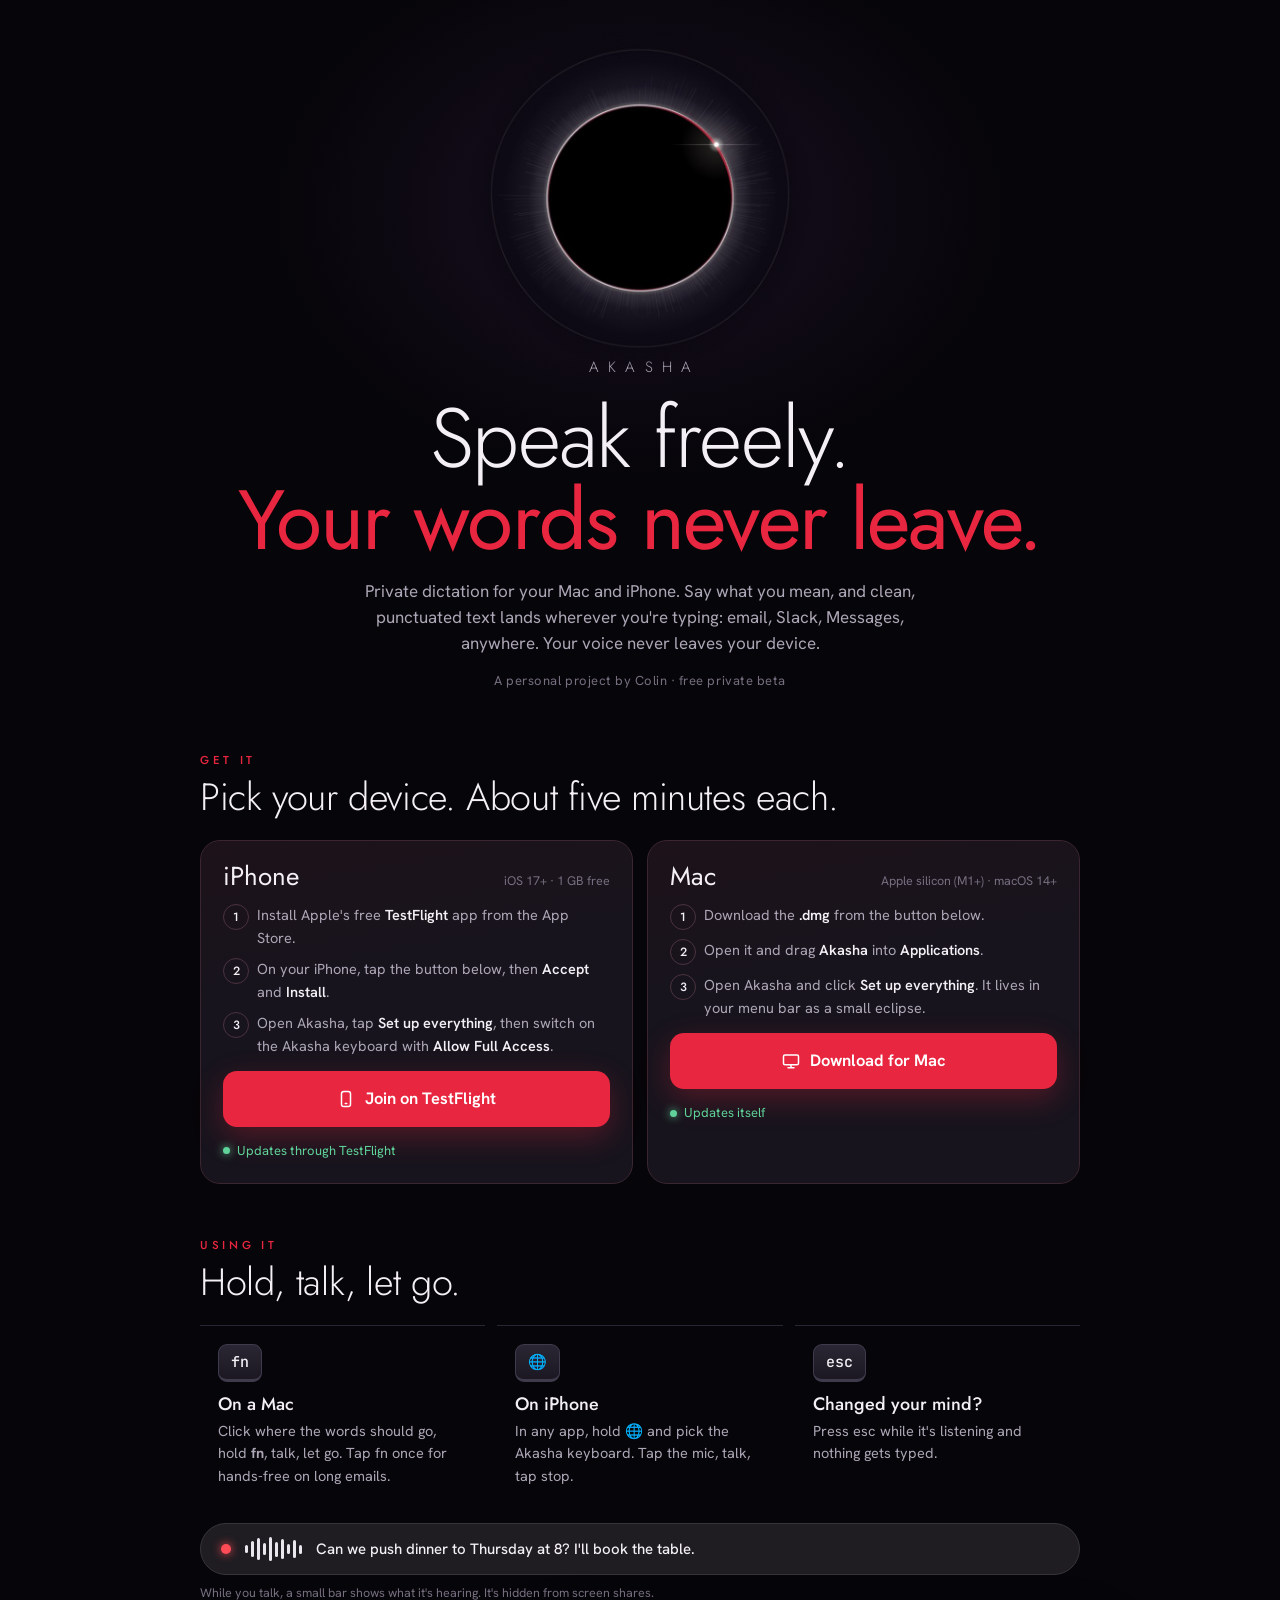
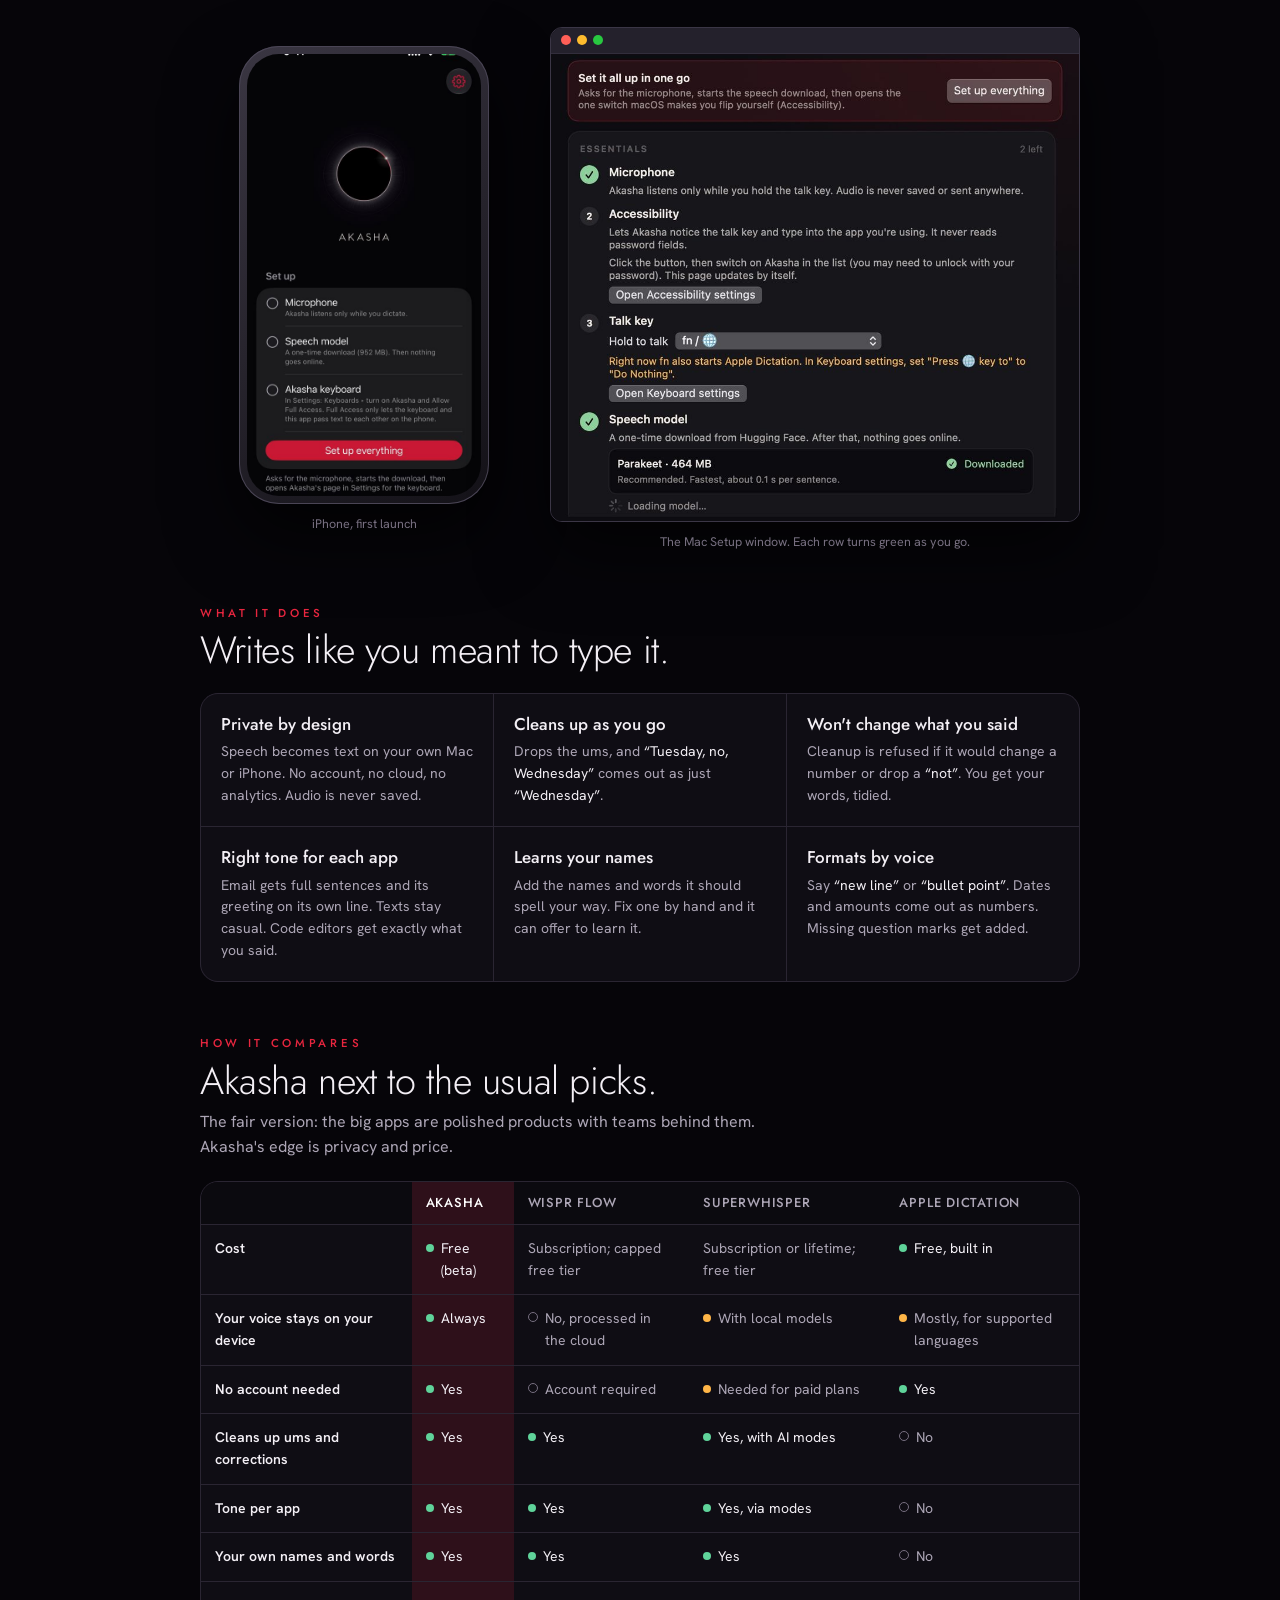
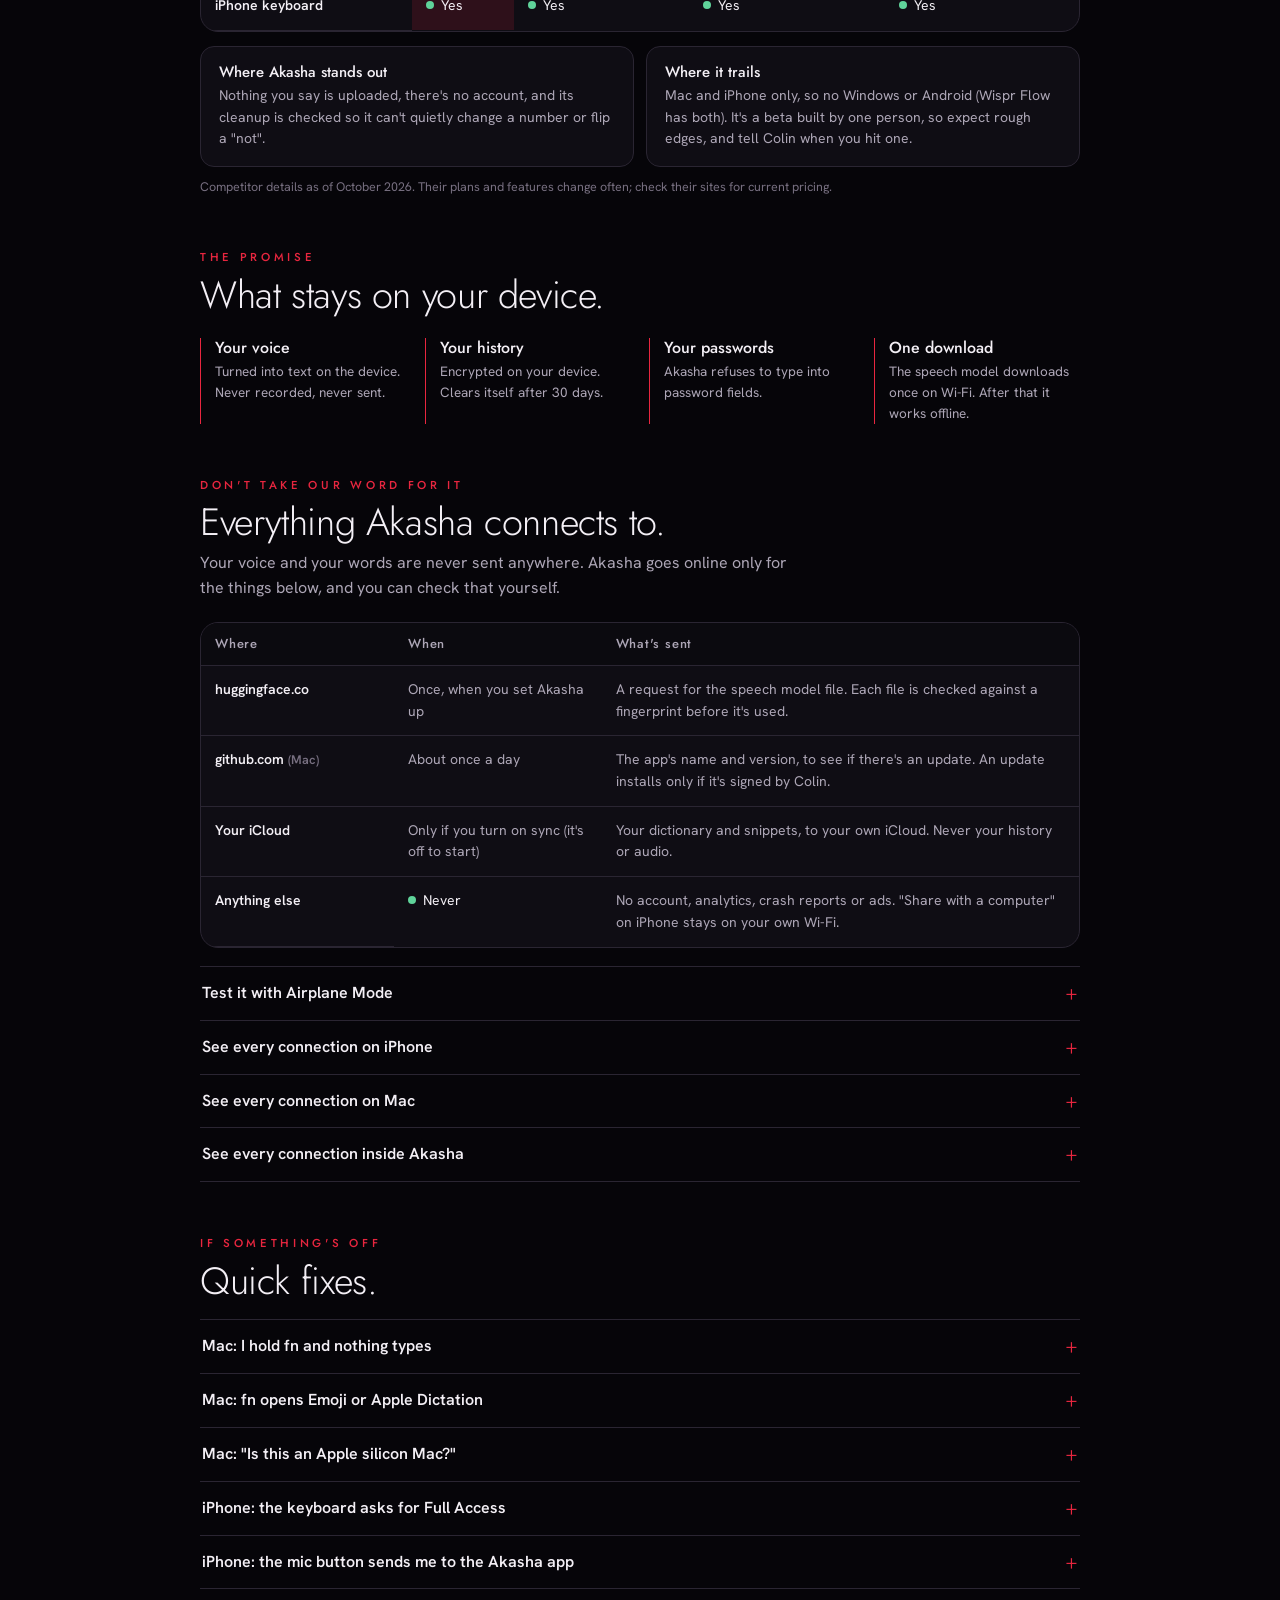
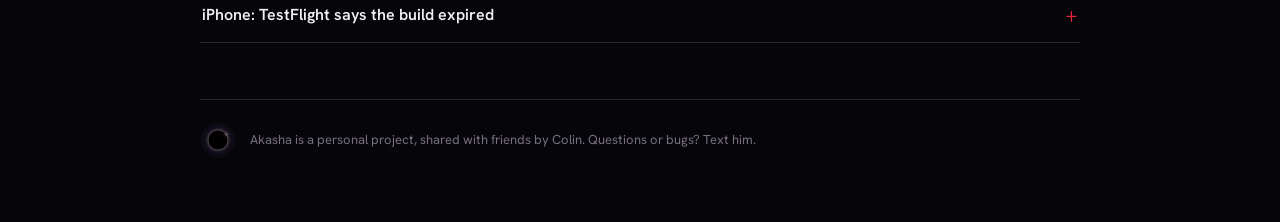
==== commit 75628fc2: "Invite page: connection list and Offline mode have shipped Co-Authored-By: Claude Opus 5.5 <noreply@" ====
--- a/docs/index.html
+++ b/docs/index.html
@@ -274,7 +274,7 @@
     <details><summary>Test it with Airplane Mode</summary><p>Once the speech model has downloaded, switch on Airplane Mode (iPhone) or turn off Wi-Fi (Mac), then dictate into Notes, Messages or Mail. It works exactly the same, because nothing needed the internet.</p></details>
     <details><summary>See every connection on iPhone</summary><p>Settings ▸ Privacy &amp; Security ▸ App Privacy Report ▸ Turn On. Use Akasha for a day and it lists every domain Akasha contacted. You should see Hugging Face during setup and nothing while you dictate. The keyboard has no internet code at all, so it never shows up.</p></details>
     <details><summary>See every connection on Mac</summary><p>Install a firewall that asks about each connection, like <a href="https://objective-see.org/products/lulu.html">LuLu</a> (free) or Little Snitch. You'll see huggingface.co (and its hf.co download servers) during setup, and github.com (and githubusercontent.com) when Akasha checks for an update. Nothing while you dictate. You can block all of them and dictation still works.</p></details>
-    <details><summary>Coming in the next update</summary><p>Akasha's Settings ▸ Privacy will list each connection it has made (where, why and when, never what you said), plus an Offline mode switch that blocks all of them.</p></details>
+    <details><summary>See every connection inside Akasha</summary><p>Akasha's Settings ▸ Privacy lists each connection it has made: where, why and when, never what you said. Switch on <b>Offline mode</b> there to block all of them, and dictation keeps working. On Mac 0.9.189 or newer and the latest iPhone build.</p></details>
   </div>
 </section>
 
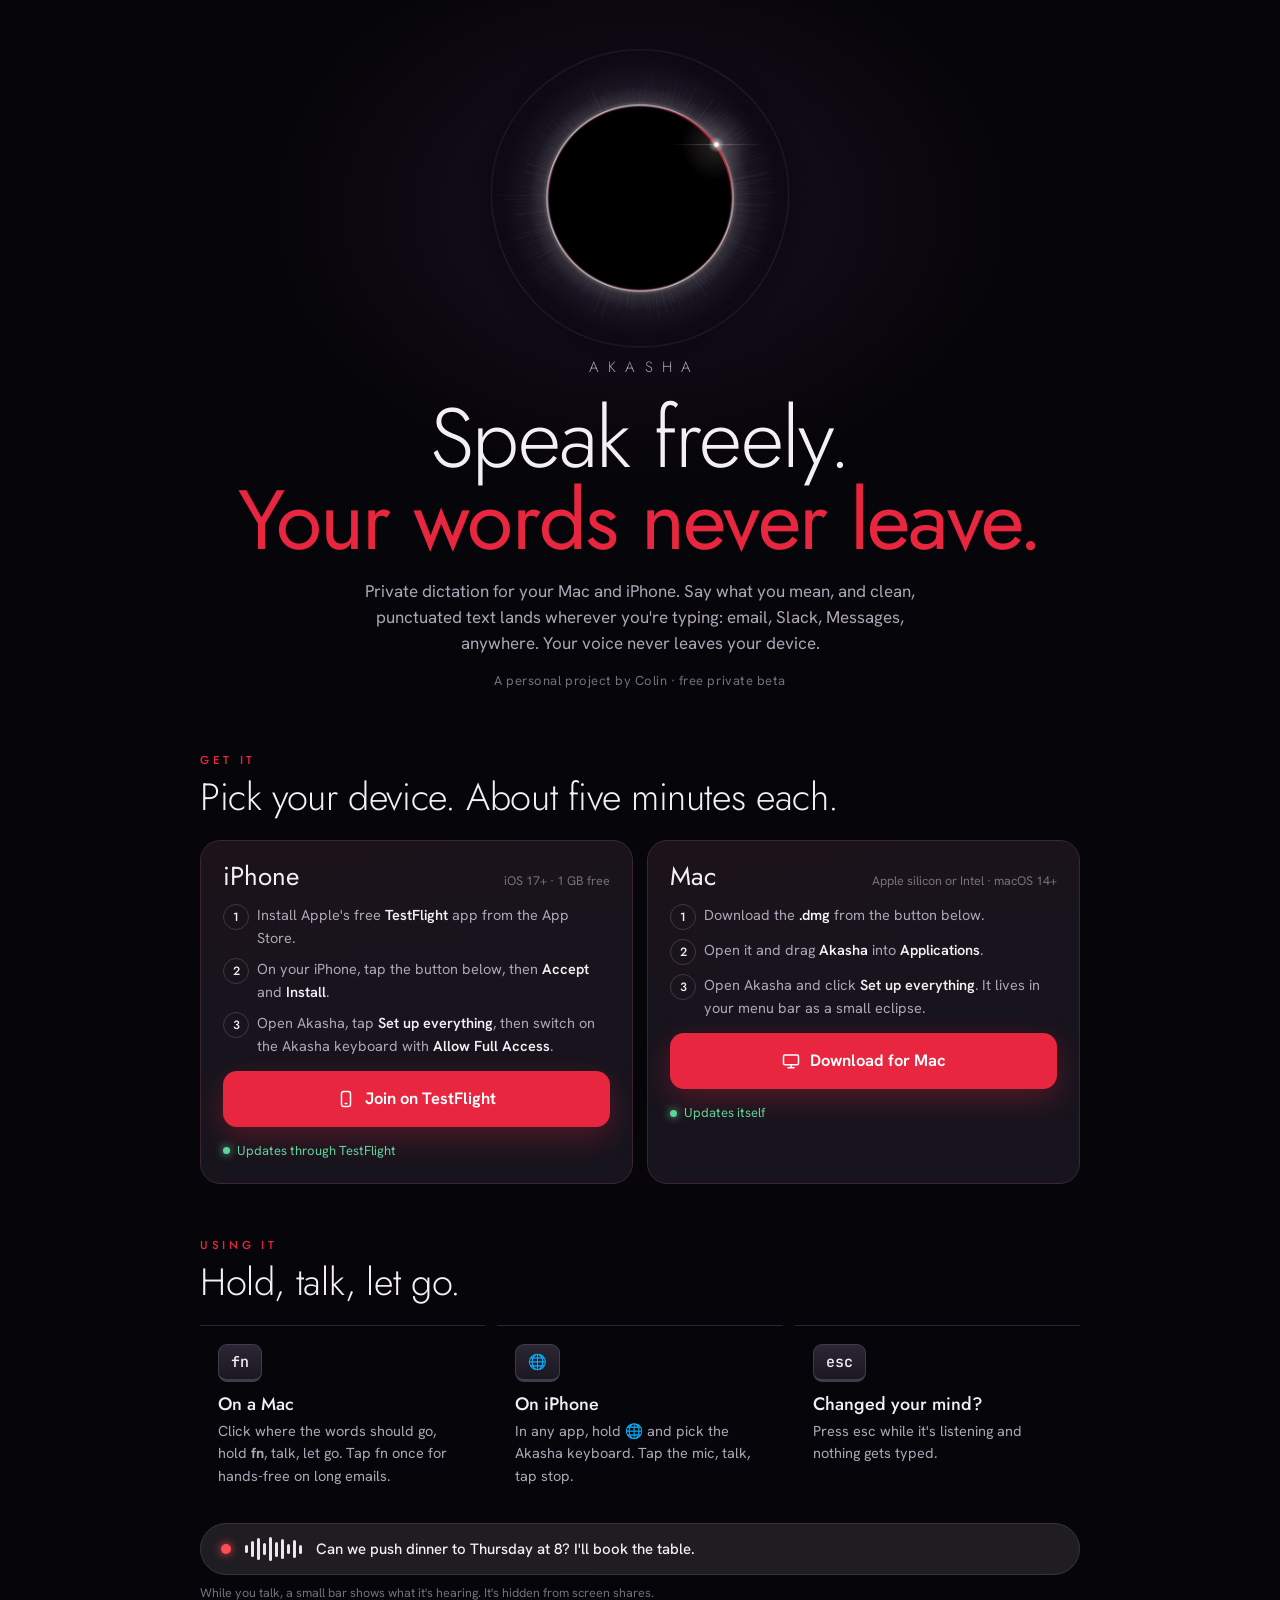
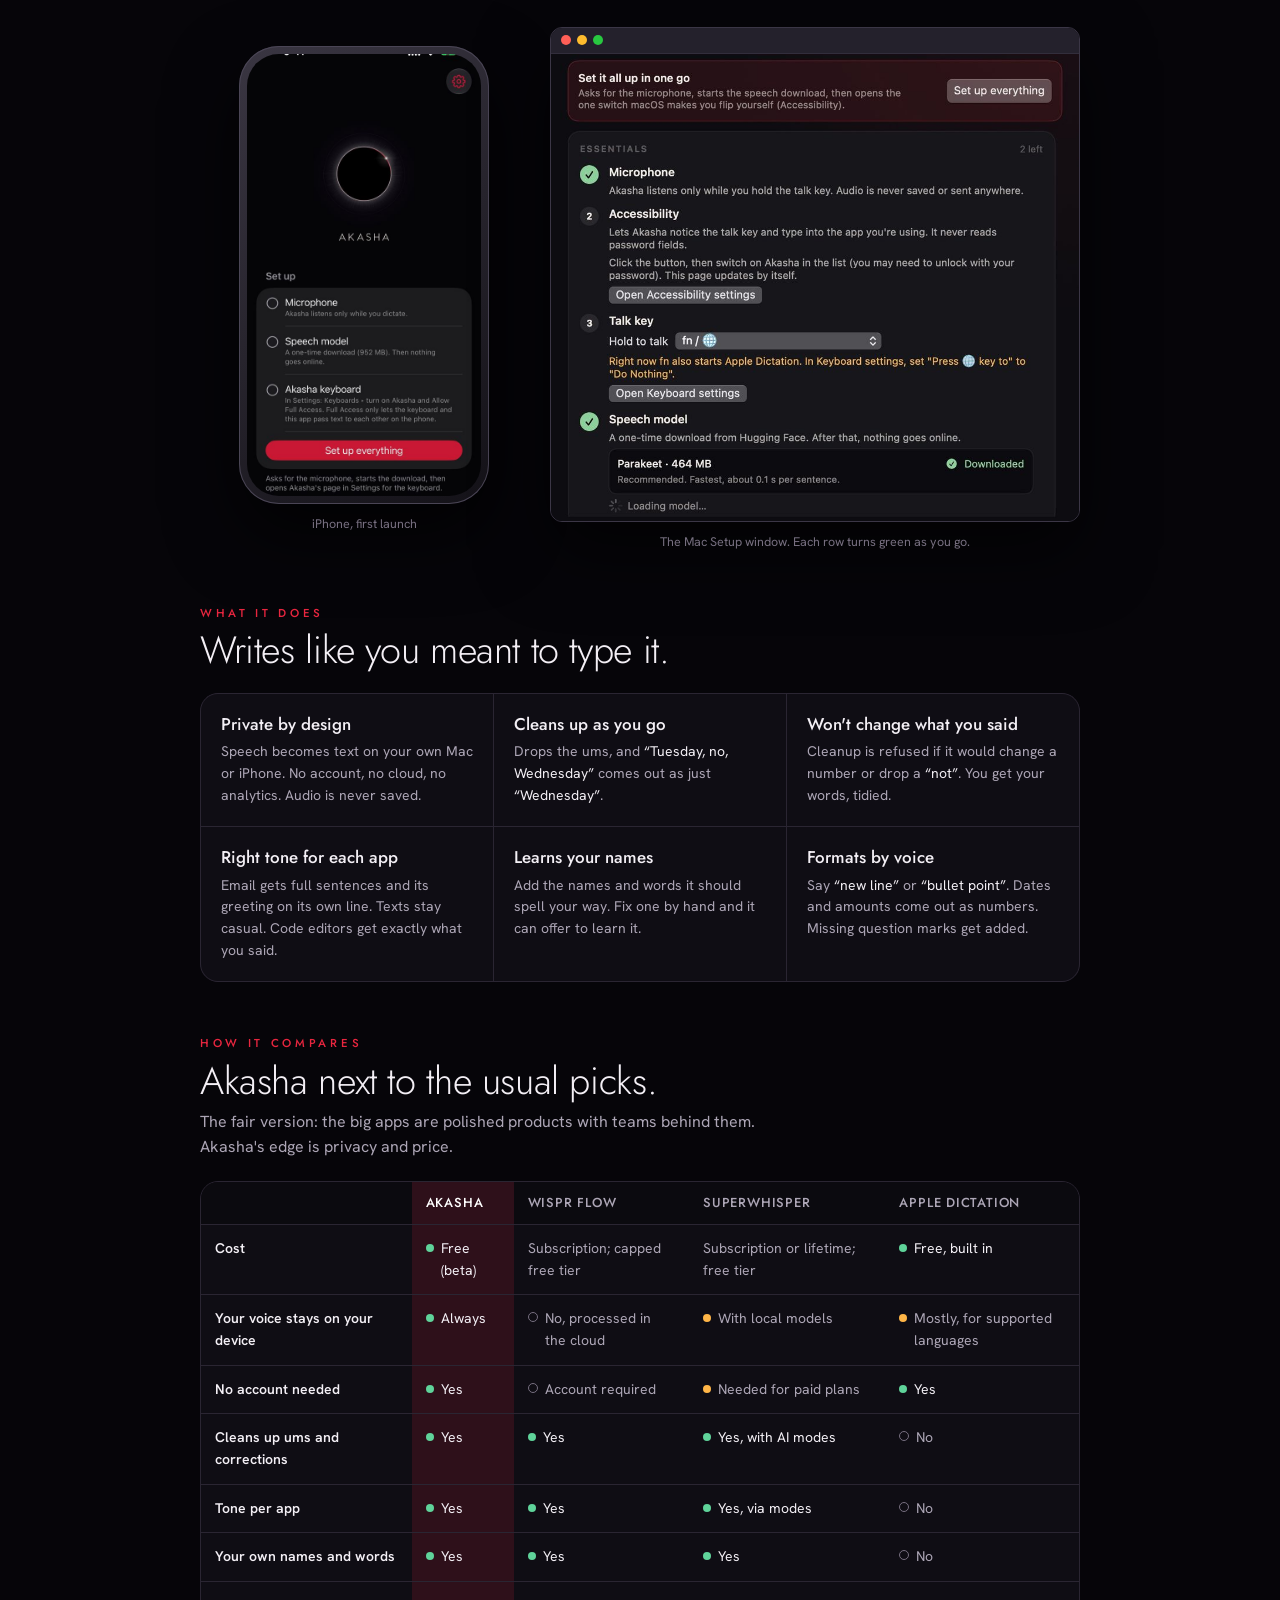
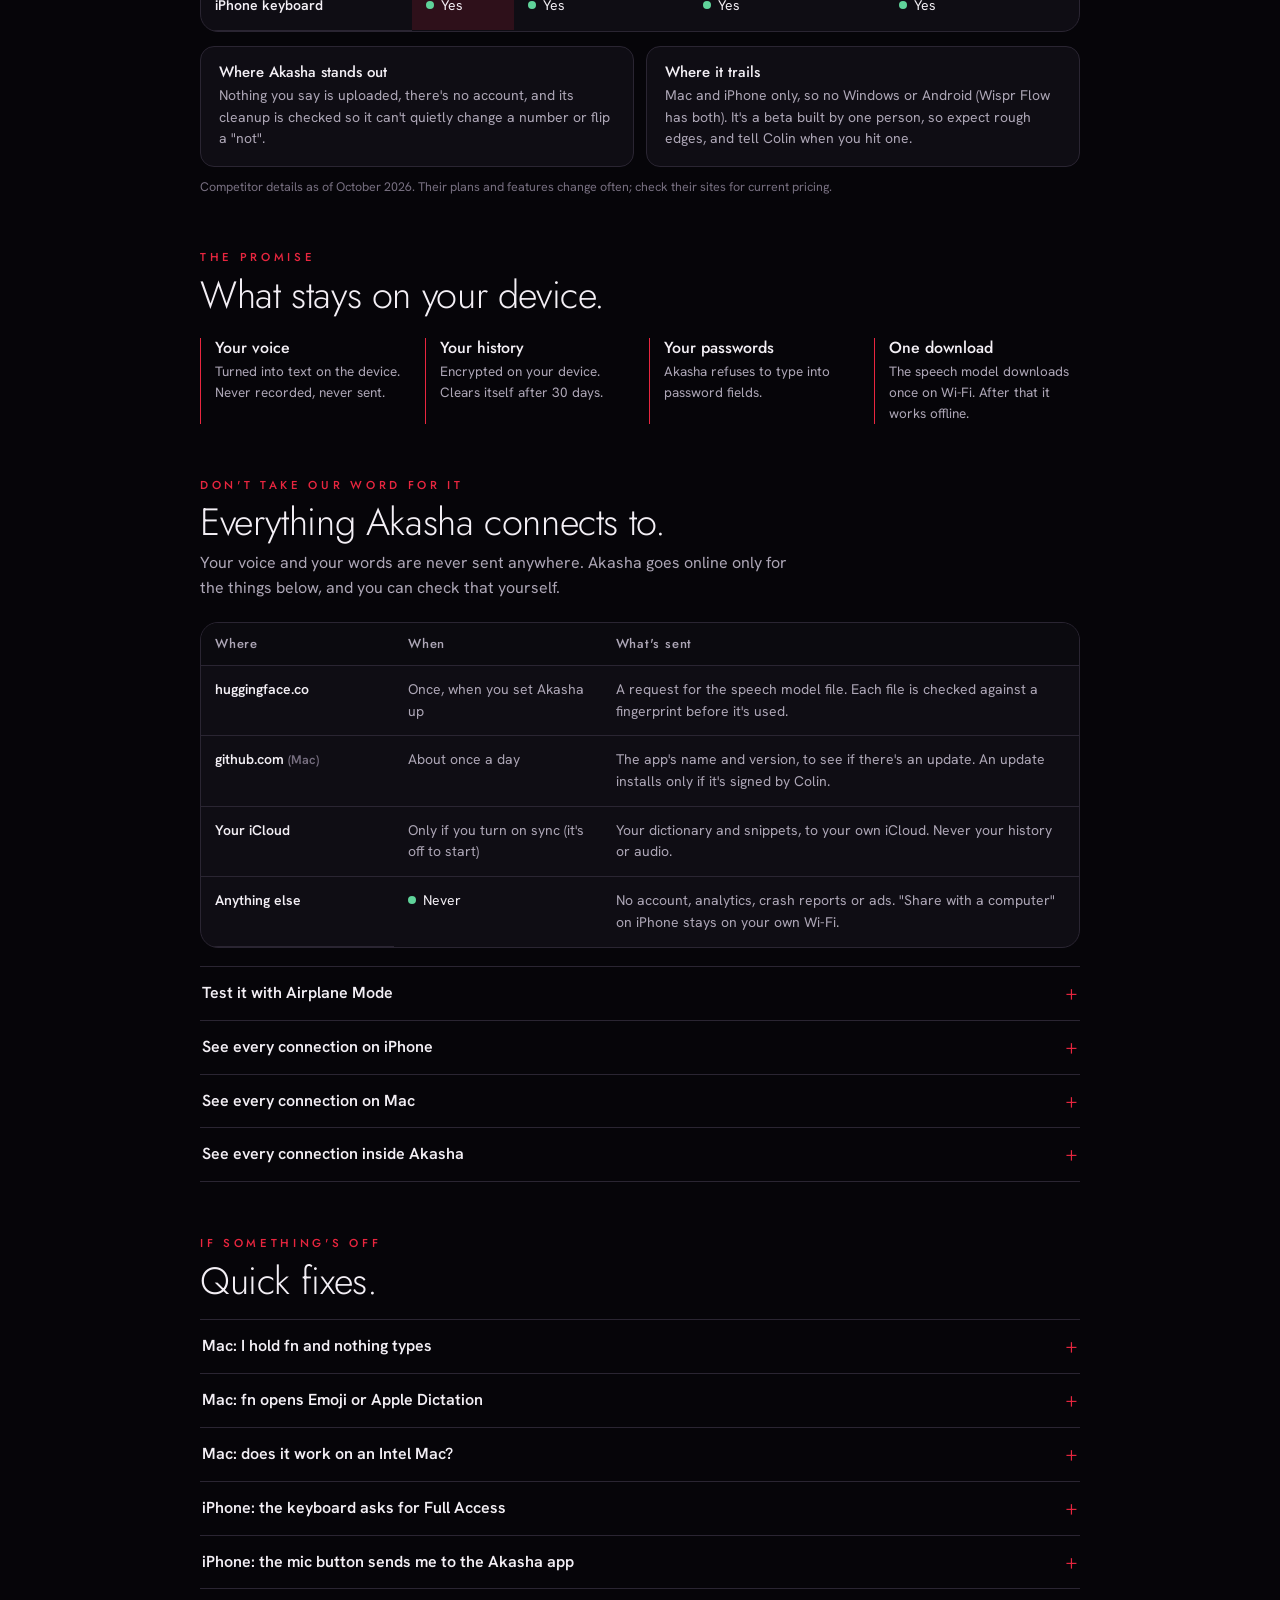
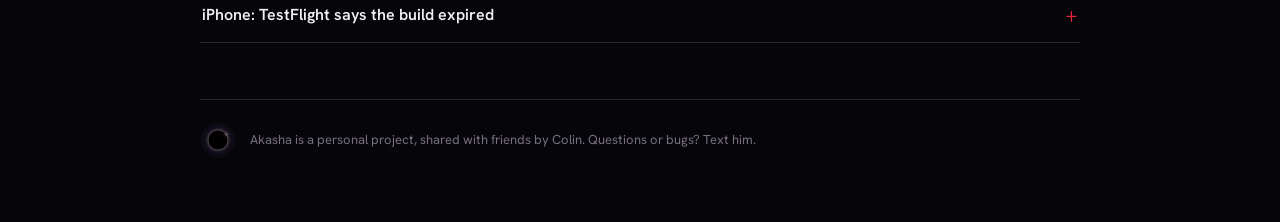
==== commit f4b62352: "Invite page: the Mac app runs on Apple silicon or Intel" ====
--- a/docs/index.html
+++ b/docs/index.html
@@ -175,7 +175,7 @@
       <span class="auto">Updates through TestFlight</span>
     </article>
     <article class="plat">
-      <header><h3>Mac</h3><span class="req">Apple silicon (M1+) · macOS 14+</span></header>
+      <header><h3>Mac</h3><span class="req">Apple silicon or Intel · macOS 14+</span></header>
       <ol class="steps">
         <li><span>Download the <b>.dmg</b> from the button below.</span></li>
         <li><span>Open it and drag <b>Akasha</b> into <b>Applications</b>.</span></li>
@@ -284,7 +284,7 @@
   <div class="help">
     <details><summary>Mac: I hold fn and nothing types</summary><p>Open System Settings ▸ Privacy &amp; Security ▸ Accessibility and make sure Akasha is switched on. If it already is, switch it off and on again.</p></details>
     <details><summary>Mac: fn opens Emoji or Apple Dictation</summary><p>System Settings ▸ Keyboard ▸ "Press 🌐 key to" ▸ Do Nothing. Or choose a different talk key in Akasha's Setup window.</p></details>
-    <details><summary>Mac: "Is this an Apple silicon Mac?"</summary><p>Apple menu ▸ About This Mac. If it says Chip: Apple M-something, you're set. If it says Intel, use the iPhone version.</p></details>
+    <details><summary>Mac: does it work on an Intel Mac?</summary><p>Yes. The same download runs on Apple silicon (M1 and newer) and Intel Macs with macOS 14 or later. Intel Macs turn speech into text a little slower.</p></details>
     <details><summary>iPhone: the keyboard asks for Full Access</summary><p>Settings ▸ Apps ▸ Akasha ▸ Keyboards ▸ Allow Full Access. The keyboard uses it only to get your words from the Akasha app on the same phone; the keyboard itself has no internet access.</p></details>
     <details><summary>iPhone: the mic button sends me to the Akasha app</summary><p>iPhone keyboards can't use the mic directly, so the first dictation in a while hops to the app to switch it on. Tap the back arrow at the top-left, talk, and tap stop. For the next 10 minutes it's one tap.</p></details>
     <details><summary>iPhone: TestFlight says the build expired</summary><p>Beta builds last 90 days. Open TestFlight and tap Update. Your words and settings stay.</p></details>
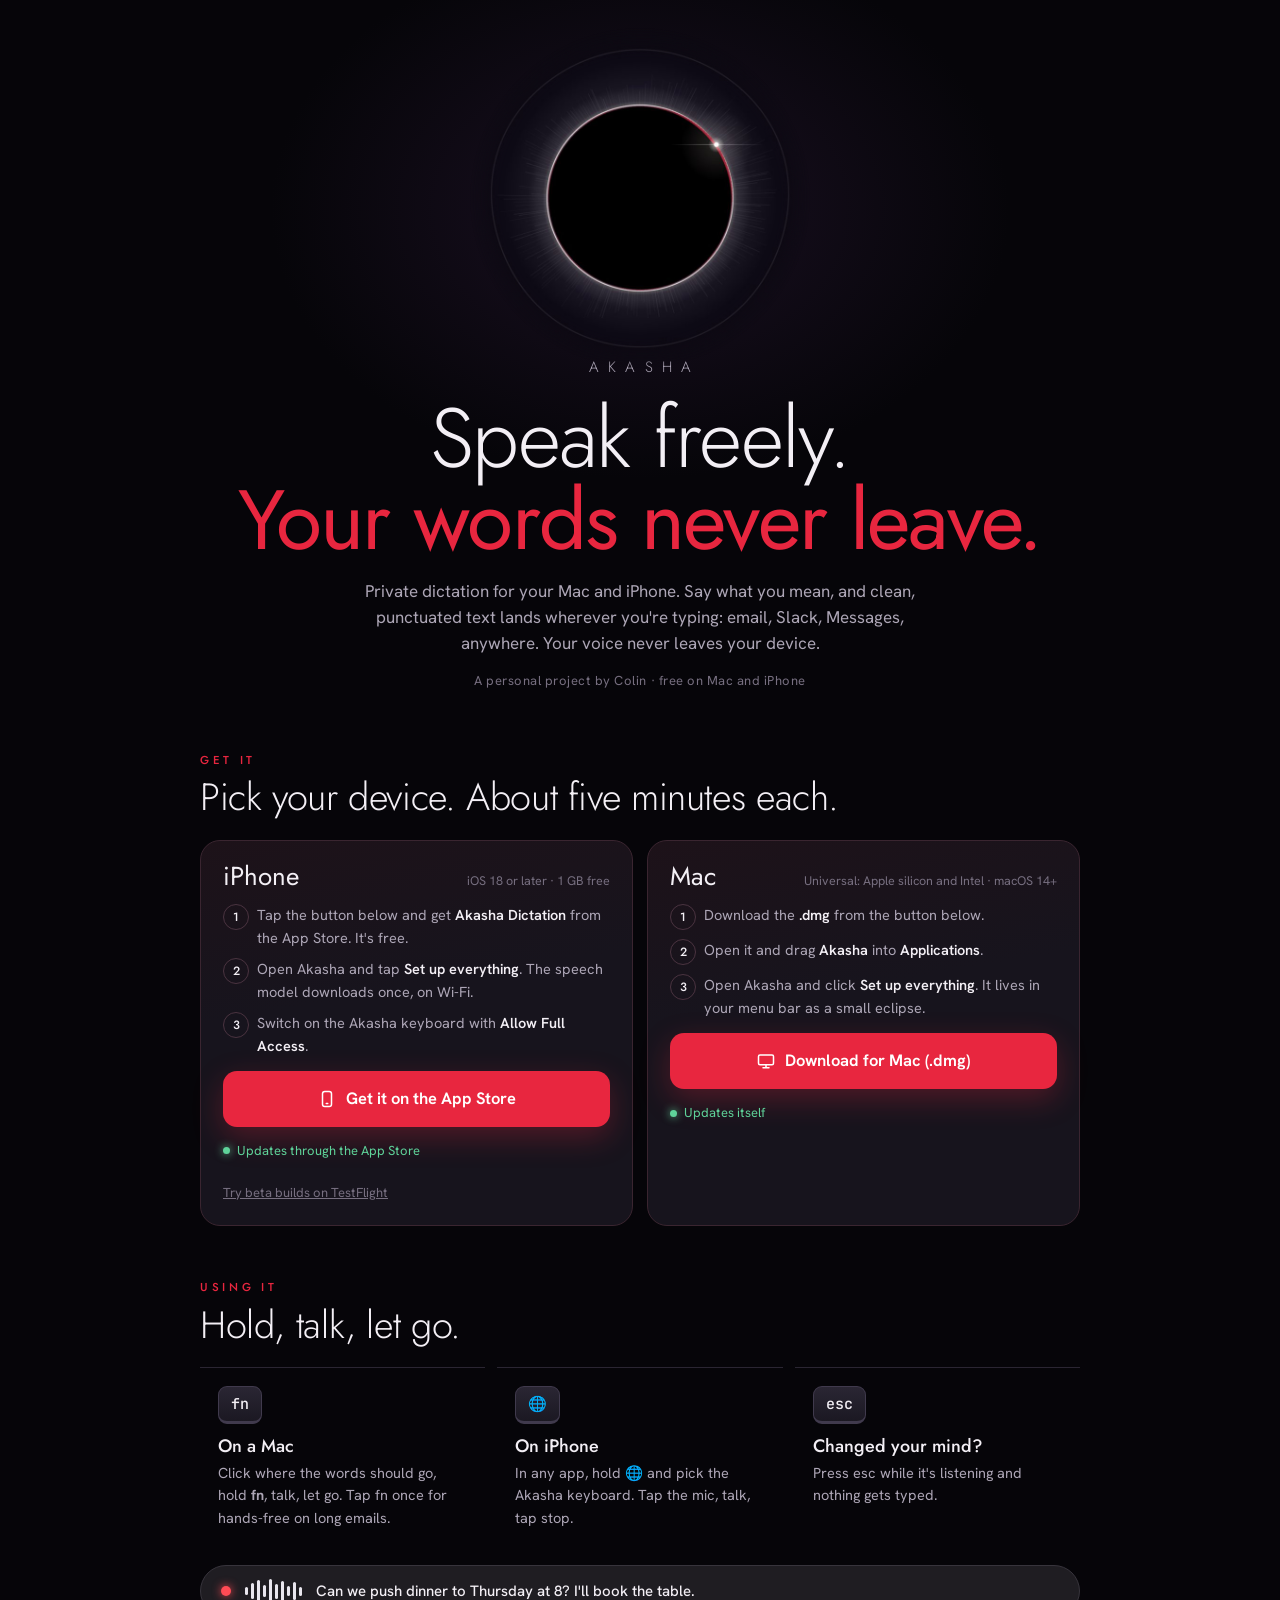
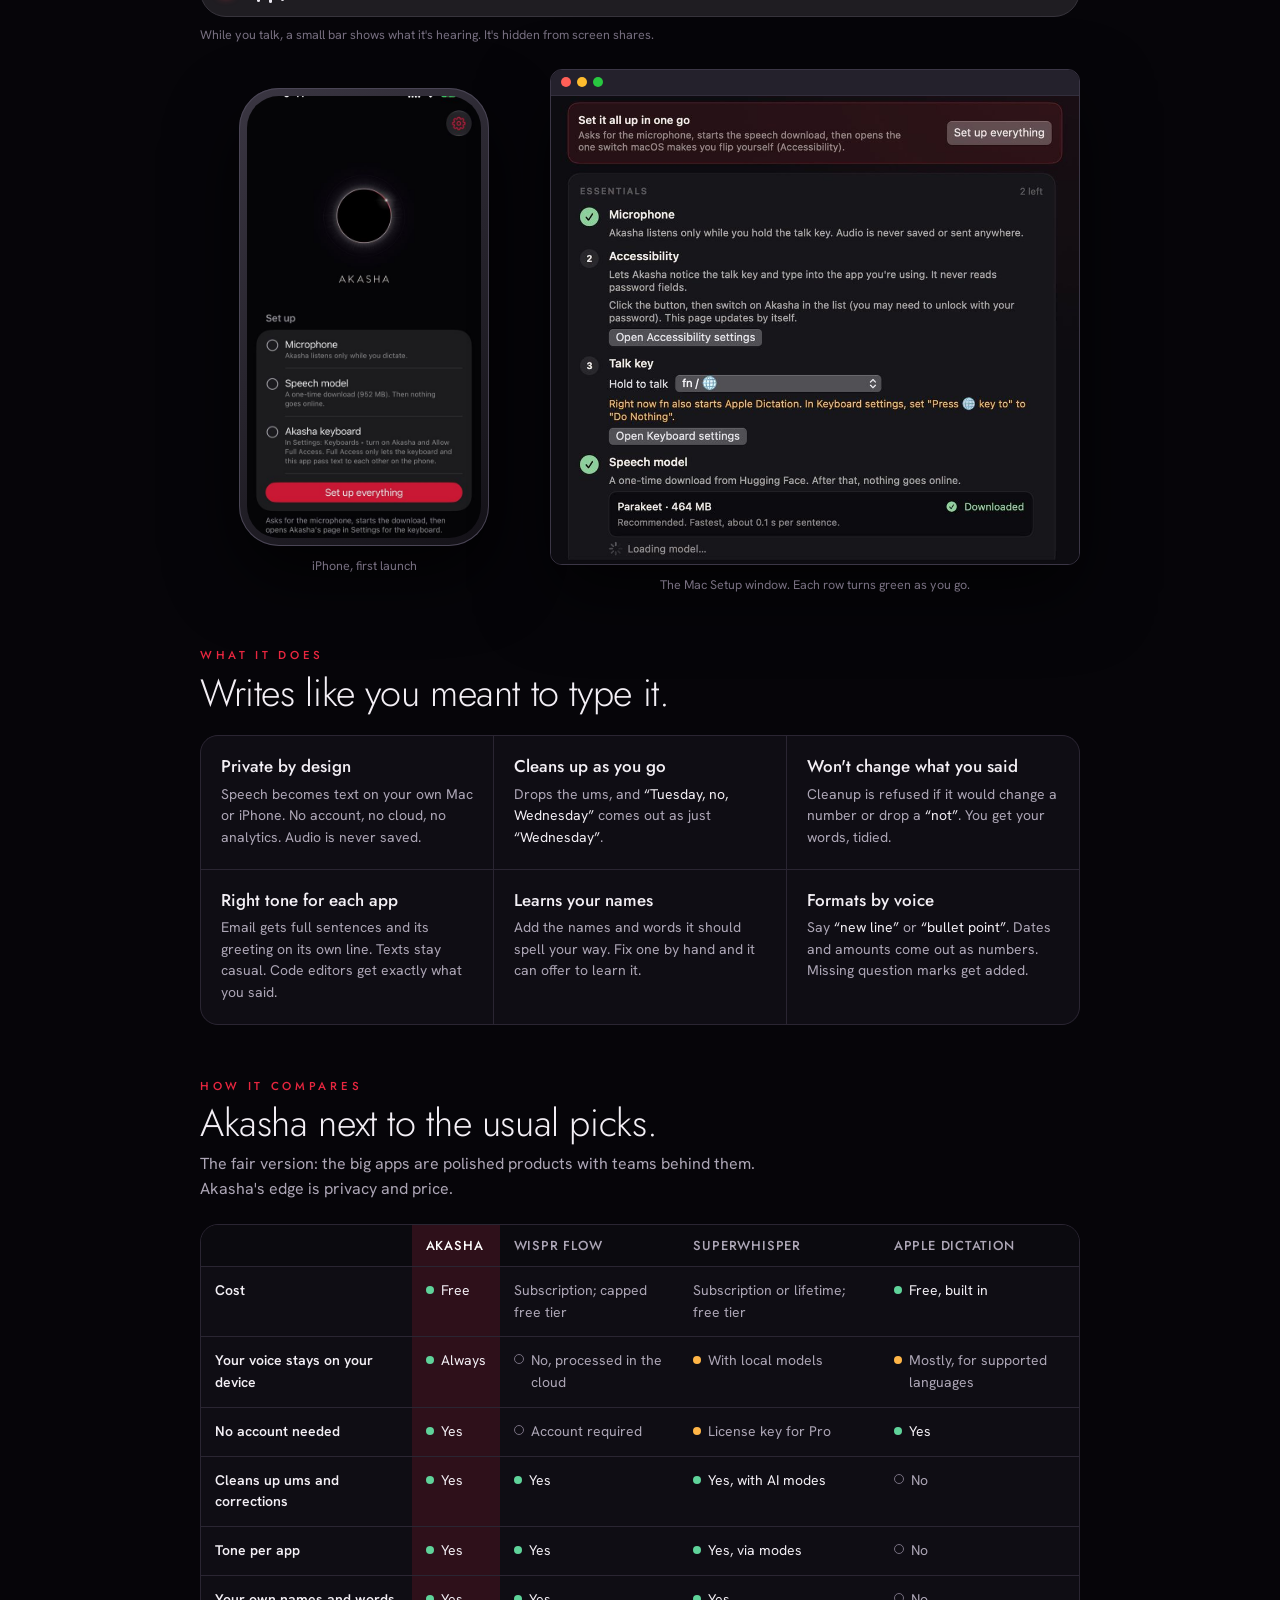
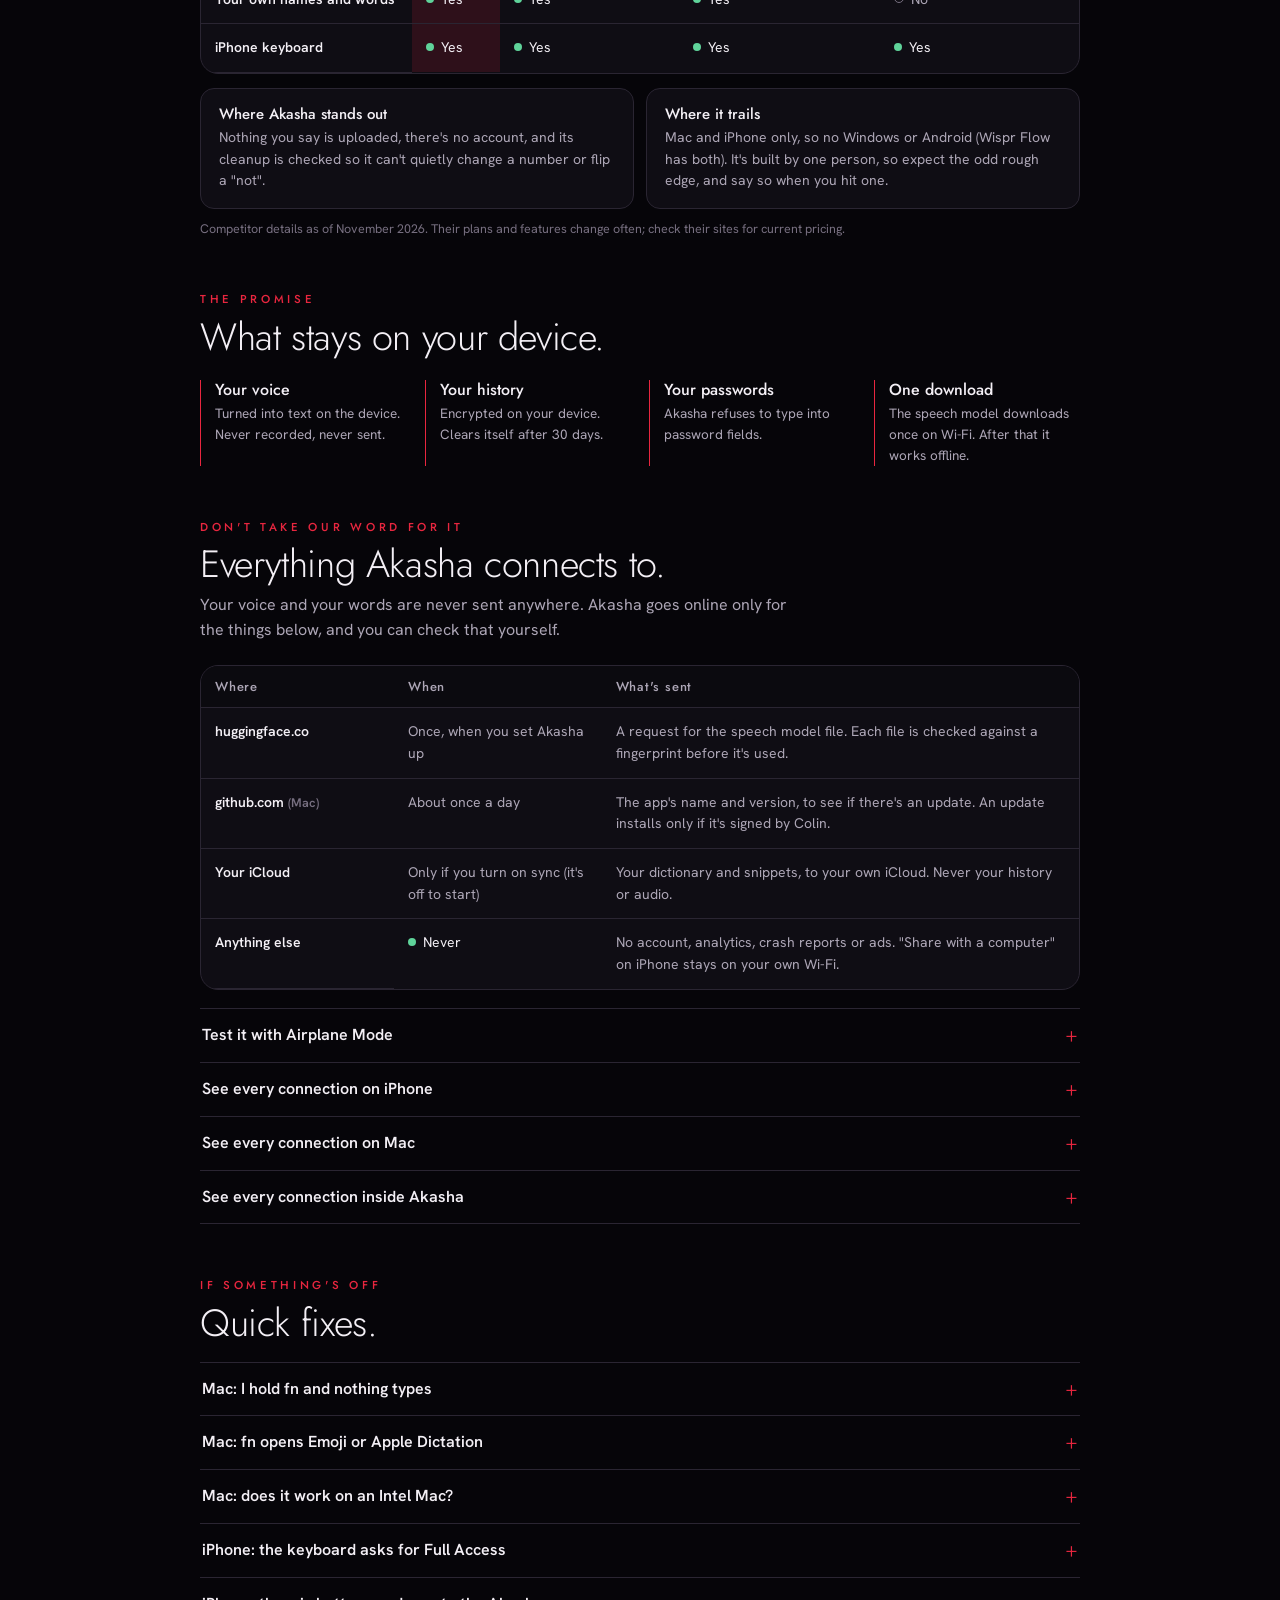
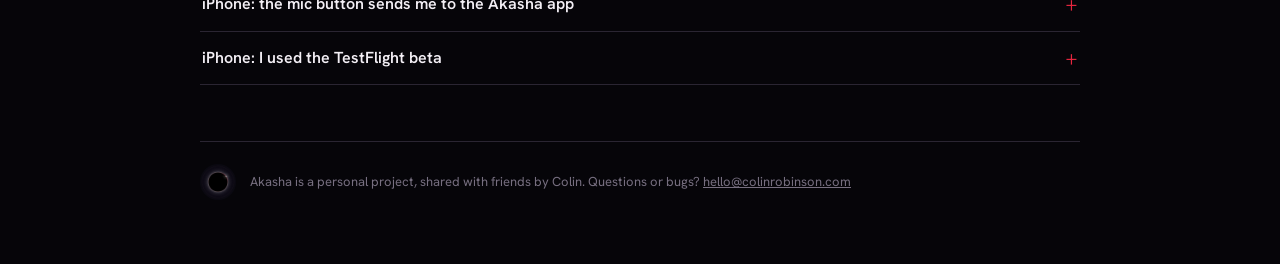
==== commit f548363e: "Site: App Store as the iPhone path, direct Mac DMG, share tags, iOS 18, privacy and support updates " ====
--- a/docs/index.html
+++ b/docs/index.html
@@ -3,8 +3,22 @@
 <head>
 <meta charset="utf-8">
 <meta name="viewport" content="width=device-width,initial-scale=1,viewport-fit=cover">
-<title>Akasha Invite</title>
-<meta name="description" content="Akasha: private dictation for Mac and iPhone. Free beta from Colin.">
+<title>Akasha · private dictation for Mac and iPhone</title>
+<meta name="description" content="Akasha is free, private dictation for Mac and iPhone. Speech becomes clean, punctuated text on your own device: no account, no cloud, nothing leaves.">
+<link rel="canonical" href="https://akasha.colinrobinson.com/">
+<meta property="og:type" content="website">
+<meta property="og:title" content="Akasha · private dictation for Mac and iPhone">
+<meta property="og:description" content="Free, private dictation. Speech becomes clean text on your own Mac or iPhone. No account, no cloud.">
+<meta property="og:image" content="https://akasha.colinrobinson.com/og.png">
+<meta property="og:image:width" content="1200">
+<meta property="og:image:height" content="630">
+<meta property="og:url" content="https://akasha.colinrobinson.com/">
+<meta name="twitter:card" content="summary_large_image">
+<meta name="twitter:title" content="Akasha · private dictation for Mac and iPhone">
+<meta name="twitter:description" content="Free, private dictation. Speech becomes clean text on your own Mac or iPhone. No account, no cloud.">
+<meta name="twitter:image" content="https://akasha.colinrobinson.com/og.png">
+<link rel="apple-touch-icon" href="/apple-touch-icon.png">
+<link rel="icon" type="image/png" href="/favicon.png">
 <link rel="preconnect" href="https://fonts.googleapis.com">
 <link rel="preconnect" href="https://fonts.gstatic.com" crossorigin>
 <link rel="stylesheet" href="https://fonts.googleapis.com/css2?family=Jost:wght@200;300;400;500&family=Hanken+Grotesk:wght@400;500;600;700&family=JetBrains+Mono:wght@500&display=swap">
@@ -144,6 +158,7 @@
 .help{margin-top:18px}
 footer{margin-top:56px;padding-top:22px;border-top:1px solid var(--rule);display:flex;gap:14px;align-items:center;color:var(--dust);font-size:13px}
 footer .mini{width:36px;height:36px;border-radius:50%;background:center/cover;flex:none}
+.beta{display:block;margin-top:8px;font-size:13px;color:var(--dust)}
 </style>
 </head>
 <body>
@@ -157,31 +172,32 @@
   <div class="wordmark">AKASHA</div>
   <h1>Speak freely.<br><em>Your words never leave.</em></h1>
   <p class="lede">Private dictation for your Mac and iPhone. Say what you mean, and clean, punctuated text lands wherever you're typing: email, Slack, Messages, anywhere. Your voice never leaves your device.</p>
-  <p class="from">A personal project by Colin · free private beta</p>
+  <p class="from">A personal project by Colin · free on Mac and iPhone</p>
 </header>
 
 <section id="install">
   <div class="eyebrow">Get it</div>
   <h2>Pick your device. About five minutes each.</h2>
   <div class="install">
-    <article class="plat">
-      <header><h3>iPhone</h3><span class="req">iOS 17+ · 1 GB free</span></header>
+    <article class="plat" id="get-iphone">
+      <header><h3>iPhone</h3><span class="req">iOS 18 or later · 1 GB free</span></header>
       <ol class="steps">
-        <li><span>Install Apple's free <b>TestFlight</b> app from the App Store.</span></li>
-        <li><span>On your iPhone, tap the button below, then <b>Accept</b> and <b>Install</b>.</span></li>
-        <li><span>Open Akasha, tap <b>Set up everything</b>, then switch on the Akasha keyboard with <b>Allow Full Access</b>.</span></li>
+        <li><span>Tap the button below and get <b>Akasha Dictation</b> from the App Store. It's free.</span></li>
+        <li><span>Open Akasha and tap <b>Set up everything</b>. The speech model downloads once, on Wi-Fi.</span></li>
+        <li><span>Switch on the Akasha keyboard with <b>Allow Full Access</b>.</span></li>
       </ol>
-      <a class="btn" href="https://testflight.apple.com/join/yhRT2mxs" target="_blank" rel="noopener"><svg viewBox="0 0 24 24" fill="none" stroke="currentColor" stroke-width="2" stroke-linecap="round" stroke-linejoin="round"><rect x="6" y="2" width="12" height="20" rx="3"/><path d="M11 18h2"/></svg>Join on TestFlight</a>
-      <span class="auto">Updates through TestFlight</span>
+      <a class="btn" href="https://apps.apple.com/app/id6824047039" target="_blank" rel="noopener"><svg viewBox="0 0 24 24" fill="none" stroke="currentColor" stroke-width="2" stroke-linecap="round" stroke-linejoin="round"><rect x="6" y="2" width="12" height="20" rx="3"/><path d="M11 18h2"/></svg>Get it on the App Store</a>
+      <span class="auto">Updates through the App Store</span>
+      <a class="beta" href="https://testflight.apple.com/join/yhRT2mxs" target="_blank" rel="noopener">Try beta builds on TestFlight</a>
     </article>
-    <article class="plat">
-      <header><h3>Mac</h3><span class="req">Apple silicon or Intel · macOS 14+</span></header>
+    <article class="plat" id="get-mac">
+      <header><h3>Mac</h3><span class="req">Universal: Apple silicon and Intel · macOS 14+</span></header>
       <ol class="steps">
         <li><span>Download the <b>.dmg</b> from the button below.</span></li>
         <li><span>Open it and drag <b>Akasha</b> into <b>Applications</b>.</span></li>
         <li><span>Open Akasha and click <b>Set up everything</b>. It lives in your menu bar as a small eclipse.</span></li>
       </ol>
-      <a class="btn" href="https://github.com/colinrobinson-labs/akasha-updates/releases/latest" target="_blank" rel="noopener"><svg viewBox="0 0 24 24" fill="none" stroke="currentColor" stroke-width="2" stroke-linecap="round" stroke-linejoin="round"><rect x="2" y="4" width="20" height="13" rx="2"/><path d="M8 21h8M12 17v4"/></svg>Download for Mac</a>
+      <a class="btn" href="https://github.com/colinrobinson-labs/akasha-updates/releases/latest/download/Akasha.dmg"><svg viewBox="0 0 24 24" fill="none" stroke="currentColor" stroke-width="2" stroke-linecap="round" stroke-linejoin="round"><rect x="2" y="4" width="20" height="13" rx="2"/><path d="M8 21h8M12 17v4"/></svg>Download for Mac (.dmg)</a>
       <span class="auto">Updates itself</span>
     </article>
   </div>
@@ -227,9 +243,9 @@
     <table>
       <thead><tr><th></th><th class="us">AKASHA</th><th>WISPR FLOW</th><th>SUPERWHISPER</th><th>APPLE DICTATION</th></tr></thead>
       <tbody>
-        <tr><th>Cost</th><td class="us"><span class="y">Free (beta)</span></td><td>Subscription; capped free tier</td><td>Subscription or lifetime; free tier</td><td><span class="y">Free, built in</span></td></tr>
+        <tr><th>Cost</th><td class="us"><span class="y">Free</span></td><td>Subscription; capped free tier</td><td>Subscription or lifetime; free tier</td><td><span class="y">Free, built in</span></td></tr>
         <tr><th>Your voice stays on your device</th><td class="us"><span class="y">Always</span></td><td><span class="n">No, processed in the cloud</span></td><td><span class="p">With local models</span></td><td><span class="p">Mostly, for supported languages</span></td></tr>
-        <tr><th>No account needed</th><td class="us"><span class="y">Yes</span></td><td><span class="n">Account required</span></td><td><span class="p">Needed for paid plans</span></td><td><span class="y">Yes</span></td></tr>
+        <tr><th>No account needed</th><td class="us"><span class="y">Yes</span></td><td><span class="n">Account required</span></td><td><span class="p">License key for Pro</span></td><td><span class="y">Yes</span></td></tr>
         <tr><th>Cleans up ums and corrections</th><td class="us"><span class="y">Yes</span></td><td><span class="y">Yes</span></td><td><span class="y">Yes, with AI modes</span></td><td><span class="n">No</span></td></tr>
         <tr><th>Tone per app</th><td class="us"><span class="y">Yes</span></td><td><span class="y">Yes</span></td><td><span class="y">Yes, via modes</span></td><td><span class="n">No</span></td></tr>
         <tr><th>Your own names and words</th><td class="us"><span class="y">Yes</span></td><td><span class="y">Yes</span></td><td><span class="y">Yes</span></td><td><span class="n">No</span></td></tr>
@@ -239,9 +255,9 @@
   </div>
   <div class="fair">
     <div><b>Where Akasha stands out</b><p>Nothing you say is uploaded, there's no account, and its cleanup is checked so it can't quietly change a number or flip a "not".</p></div>
-    <div><b>Where it trails</b><p>Mac and iPhone only, so no Windows or Android (Wispr Flow has both). It's a beta built by one person, so expect rough edges, and tell Colin when you hit one.</p></div>
-  </div>
-  <p class="note">Competitor details as of October 2026. Their plans and features change often; check their sites for current pricing.</p>
+    <div><b>Where it trails</b><p>Mac and iPhone only, so no Windows or Android (Wispr Flow has both). It's built by one person, so expect the odd rough edge, and say so when you hit one.</p></div>
+  </div>
+  <p class="note">Competitor details as of November 2026. Their plans and features change often; check their sites for current pricing.</p>
 </section>
 
 <section>
@@ -274,7 +290,7 @@
     <details><summary>Test it with Airplane Mode</summary><p>Once the speech model has downloaded, switch on Airplane Mode (iPhone) or turn off Wi-Fi (Mac), then dictate into Notes, Messages or Mail. It works exactly the same, because nothing needed the internet.</p></details>
     <details><summary>See every connection on iPhone</summary><p>Settings ▸ Privacy &amp; Security ▸ App Privacy Report ▸ Turn On. Use Akasha for a day and it lists every domain Akasha contacted. You should see Hugging Face during setup and nothing while you dictate. The keyboard has no internet code at all, so it never shows up.</p></details>
     <details><summary>See every connection on Mac</summary><p>Install a firewall that asks about each connection, like <a href="https://objective-see.org/products/lulu.html">LuLu</a> (free) or Little Snitch. You'll see huggingface.co (and its hf.co download servers) during setup, and github.com (and githubusercontent.com) when Akasha checks for an update. Nothing while you dictate. You can block all of them and dictation still works.</p></details>
-    <details><summary>See every connection inside Akasha</summary><p>Akasha's Settings ▸ Privacy lists each connection it has made: where, why and when, never what you said. Switch on <b>Offline mode</b> there to block all of them, and dictation keeps working. On Mac 0.9.189 or newer and the latest iPhone build.</p></details>
+    <details><summary>See every connection inside Akasha</summary><p>Akasha's Settings ▸ Privacy lists each connection it has made: where, why and when, never what you said. Switch on <b>Offline mode</b> there to block all of them, and dictation keeps working. On Mac and iPhone.</p></details>
   </div>
 </section>
 
@@ -287,13 +303,18 @@
     <details><summary>Mac: does it work on an Intel Mac?</summary><p>Yes. The same download runs on Apple silicon (M1 and newer) and Intel Macs with macOS 14 or later. Intel Macs turn speech into text a little slower.</p></details>
     <details><summary>iPhone: the keyboard asks for Full Access</summary><p>Settings ▸ Apps ▸ Akasha ▸ Keyboards ▸ Allow Full Access. The keyboard uses it only to get your words from the Akasha app on the same phone; the keyboard itself has no internet access.</p></details>
     <details><summary>iPhone: the mic button sends me to the Akasha app</summary><p>iPhone keyboards can't use the mic directly, so the first dictation in a while hops to the app to switch it on. Tap the back arrow at the top-left, talk, and tap stop. For the next 10 minutes it's one tap.</p></details>
-    <details><summary>iPhone: TestFlight says the build expired</summary><p>Beta builds last 90 days. Open TestFlight and tap Update. Your words and settings stay.</p></details>
-  </div>
-</section>
-
-<footer><div class="mini" style="background-image:url([data-uri])"></div><span>Akasha is a personal project, shared with friends by Colin. Questions or bugs? Text him.</span></footer>
+    <details><summary>iPhone: I used the TestFlight beta</summary><p>Install Akasha from the App Store right over it. Your history, your words and the downloaded speech model stay. If you'd rather keep getting beta builds, stay on TestFlight; they last 90 days, so tap Update when one expires.</p></details>
+  </div>
+</section>
+
+<footer><div class="mini" style="background-image:url([data-uri])"></div><span>Akasha is a personal project, shared with friends by Colin. Questions or bugs? <a href="mailto:hello@colinrobinson.com">hello@colinrobinson.com</a></span></footer>
 
 </div>
 
+<script>
+/* Light device detection: on a Mac (not an iPad, which also says "Mac"), show the Mac download first. */
+(function(){try{var ua=navigator.userAgent||"",mac=/Macintosh/.test(ua)&&!(navigator.maxTouchPoints>1);
+if(mac){var m=document.getElementById("get-mac"),i=document.getElementById("get-iphone");if(m&&i)i.parentNode.insertBefore(m,i);}}catch(e){}})();
+</script>
 </body>
 </html>
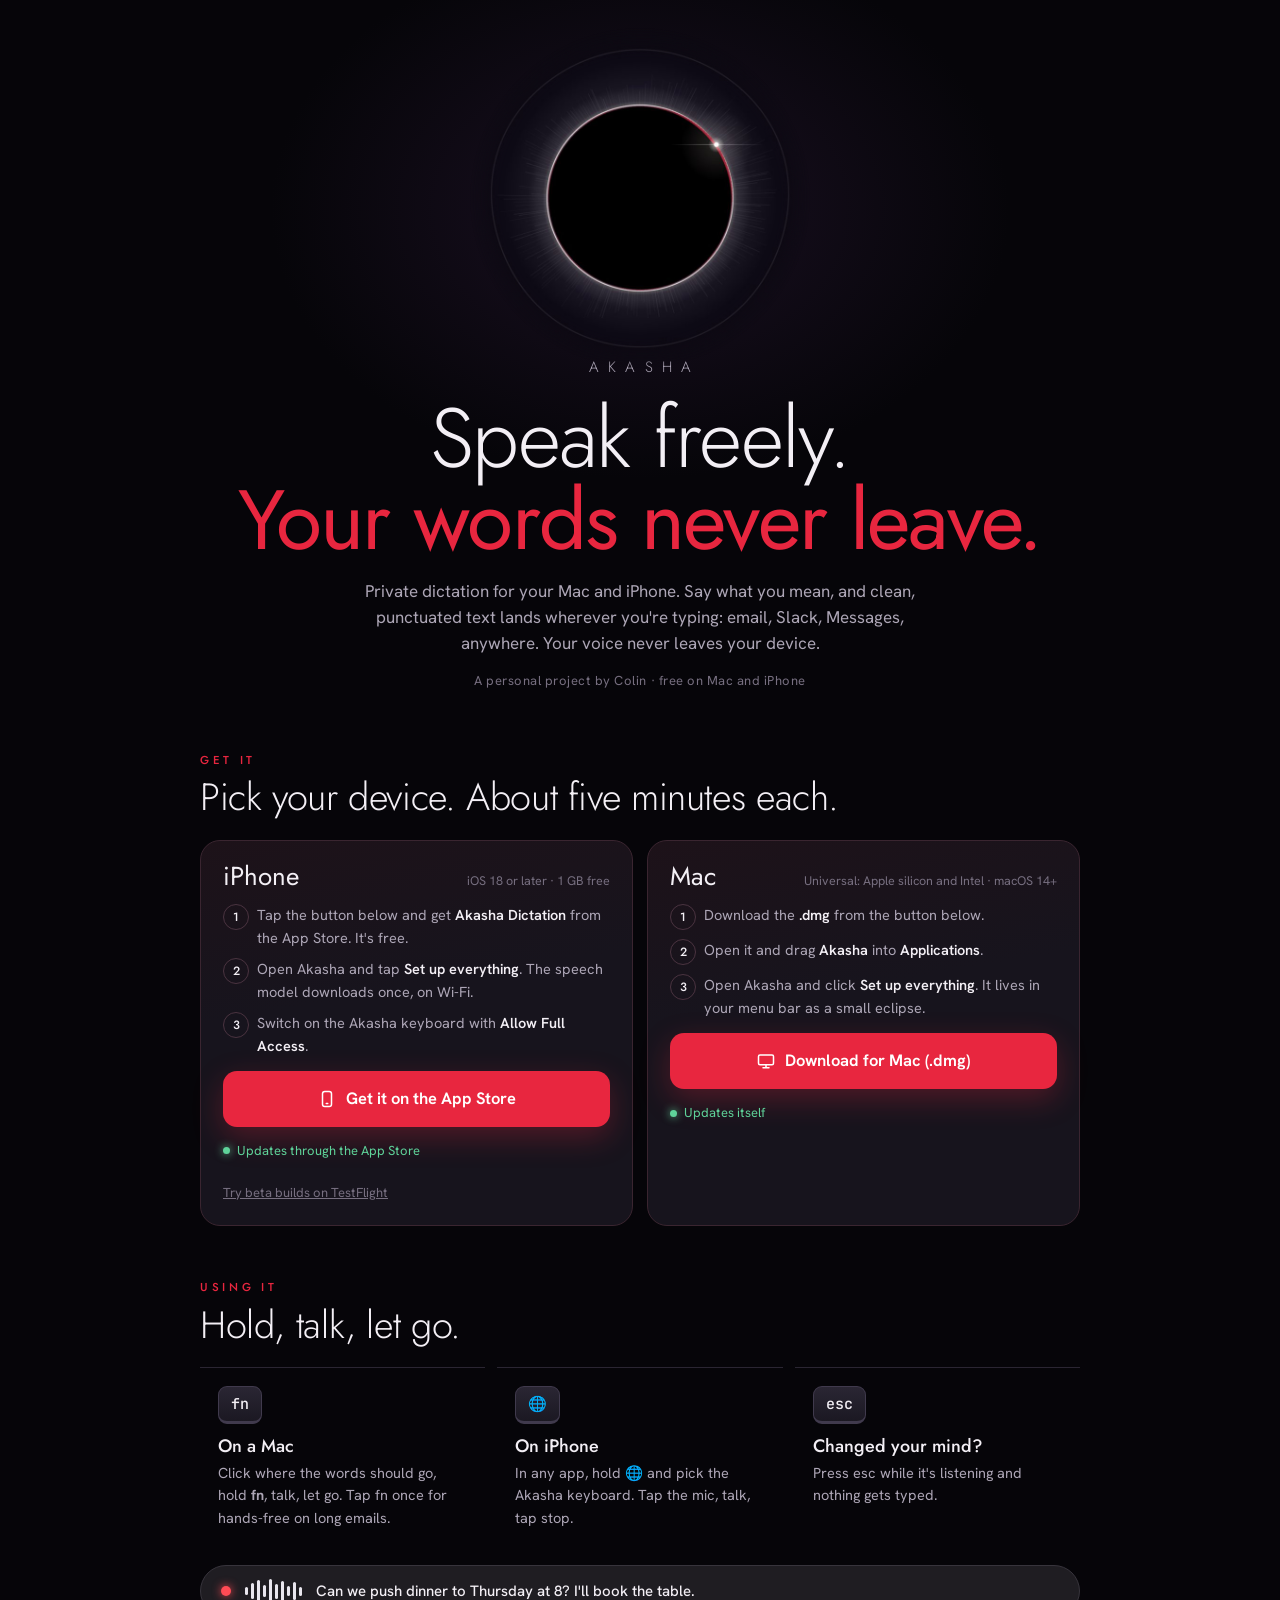
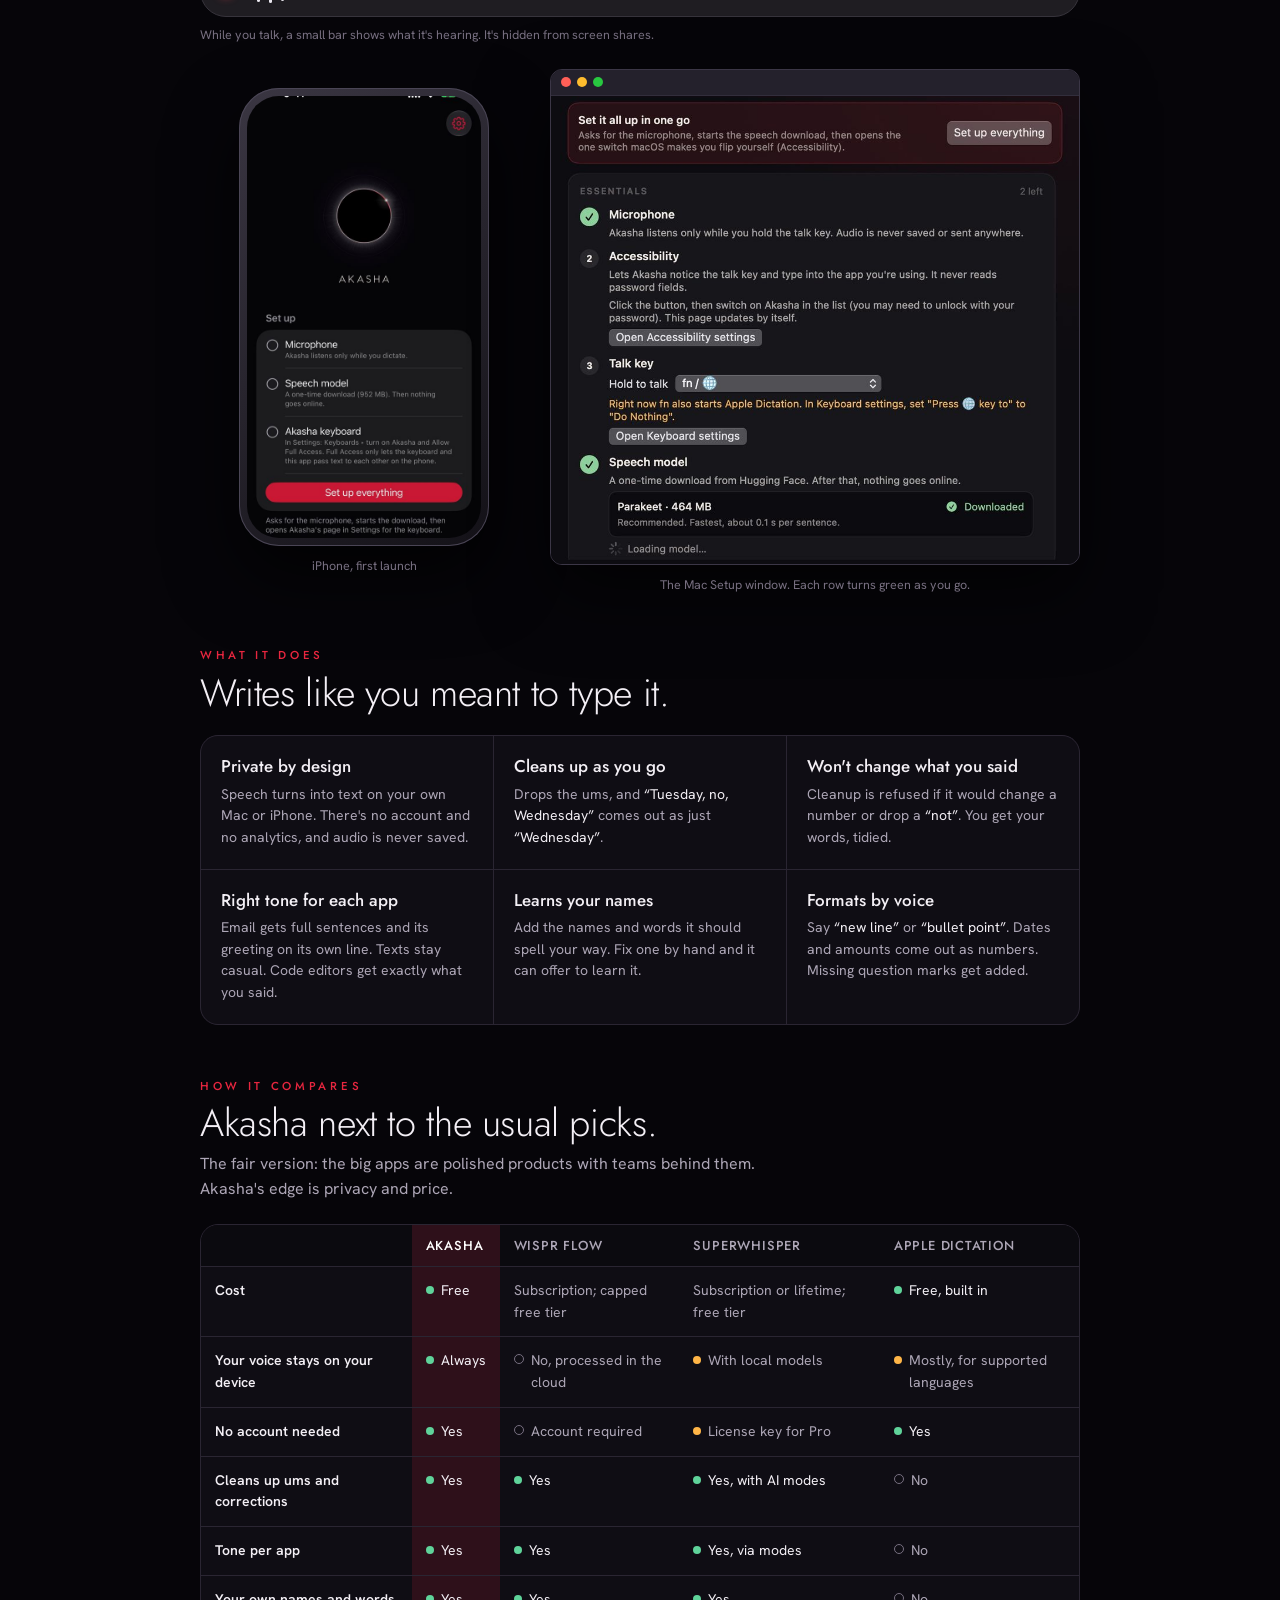
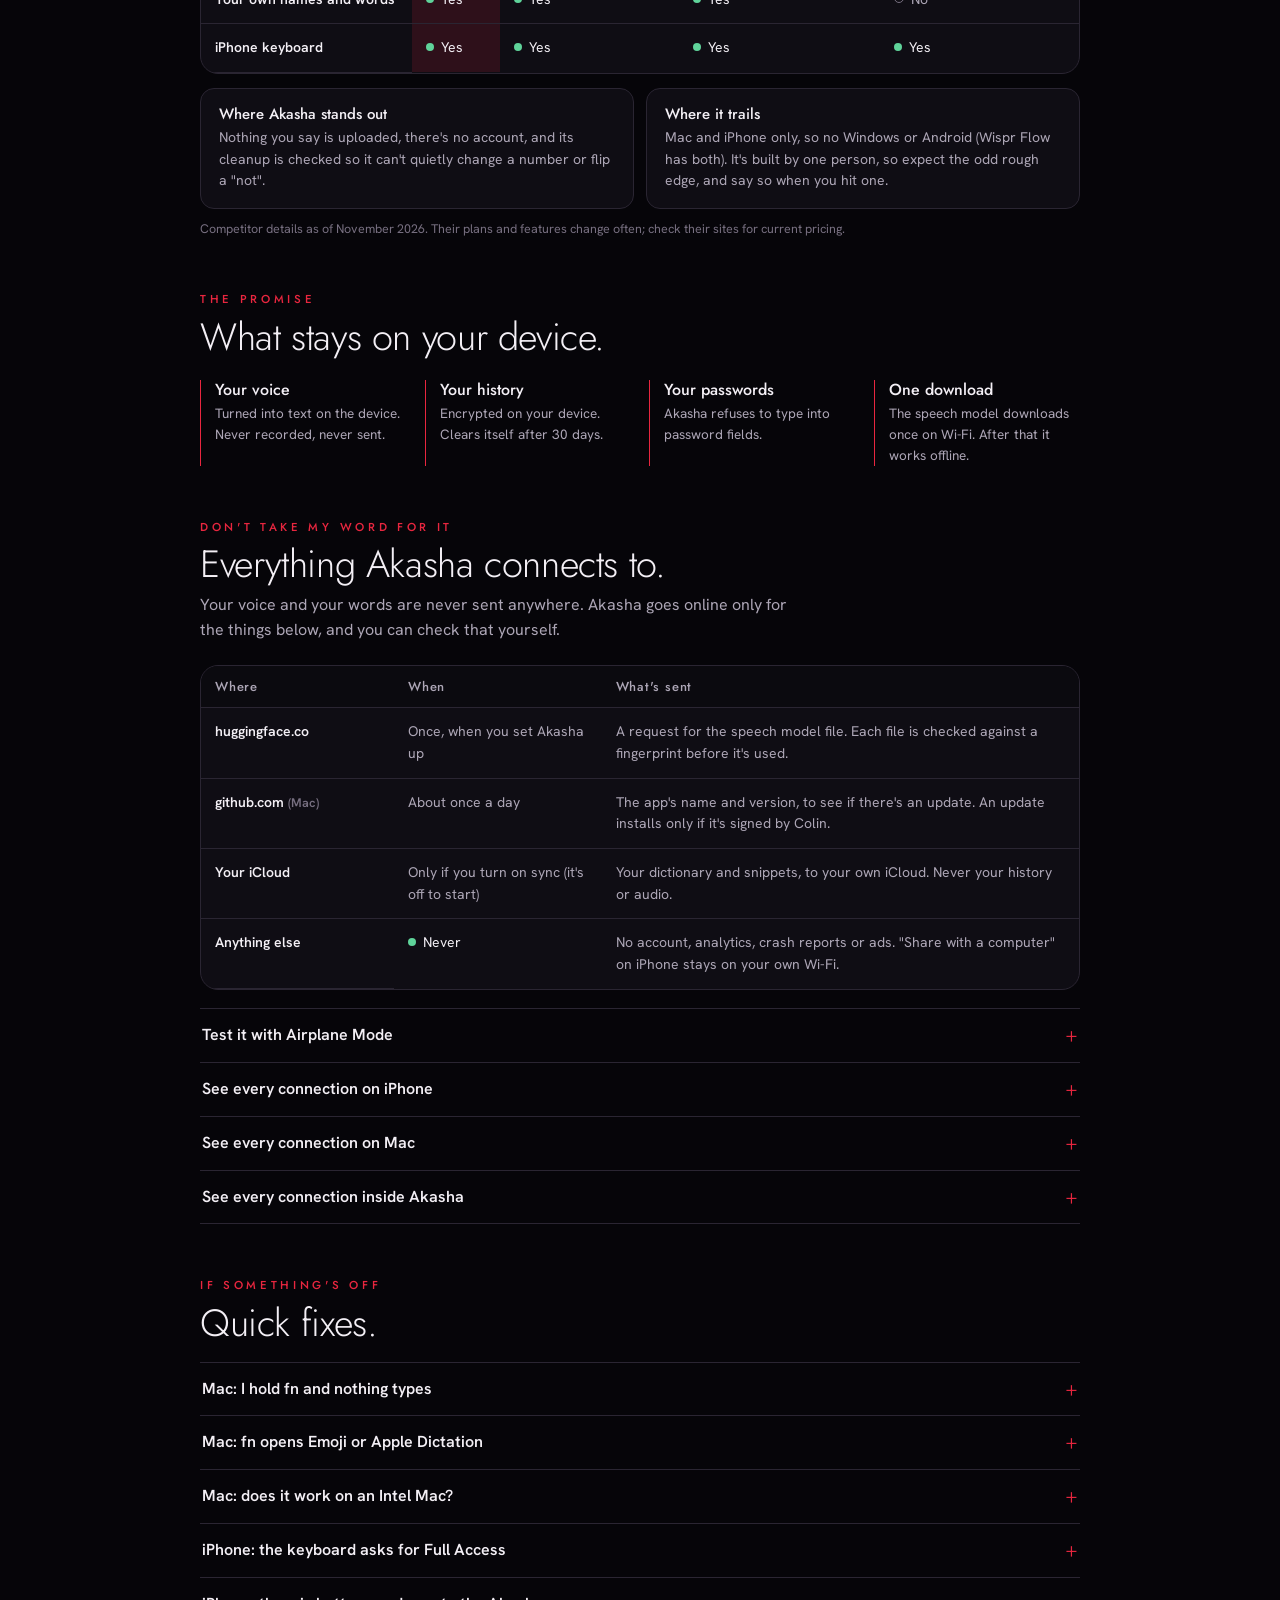
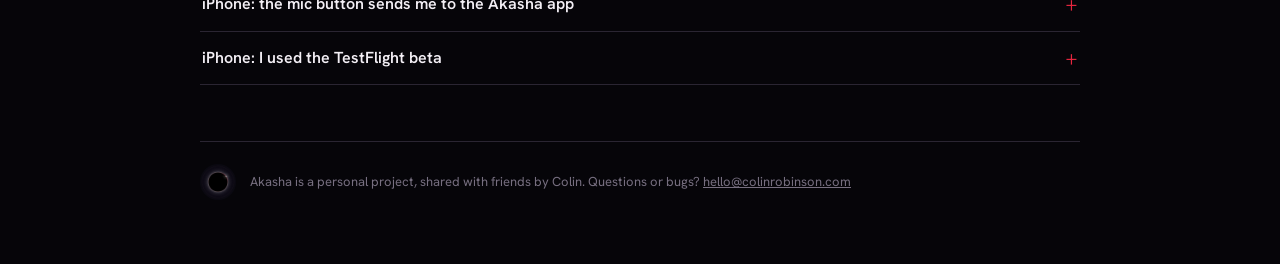
==== commit f5c27f08: "Site copy: drop "nothing leaves", match the agreed line, first person Co-Authored-By: Claude Opus 5." ====
--- a/docs/index.html
+++ b/docs/index.html
@@ -4,18 +4,18 @@
 <meta charset="utf-8">
 <meta name="viewport" content="width=device-width,initial-scale=1,viewport-fit=cover">
 <title>Akasha · private dictation for Mac and iPhone</title>
-<meta name="description" content="Akasha is free, private dictation for Mac and iPhone. Speech becomes clean, punctuated text on your own device: no account, no cloud, nothing leaves.">
+<meta name="description" content="Free, private dictation for Mac and iPhone. Talk, and clean, punctuated text lands where you're typing. Your words never leave your device.">
 <link rel="canonical" href="https://akasha.colinrobinson.com/">
 <meta property="og:type" content="website">
 <meta property="og:title" content="Akasha · private dictation for Mac and iPhone">
-<meta property="og:description" content="Free, private dictation. Speech becomes clean text on your own Mac or iPhone. No account, no cloud.">
+<meta property="og:description" content="Speak freely. Your words never leave. Free dictation that runs on your own Mac or iPhone, with no account.">
 <meta property="og:image" content="https://akasha.colinrobinson.com/og.png">
 <meta property="og:image:width" content="1200">
 <meta property="og:image:height" content="630">
 <meta property="og:url" content="https://akasha.colinrobinson.com/">
 <meta name="twitter:card" content="summary_large_image">
 <meta name="twitter:title" content="Akasha · private dictation for Mac and iPhone">
-<meta name="twitter:description" content="Free, private dictation. Speech becomes clean text on your own Mac or iPhone. No account, no cloud.">
+<meta name="twitter:description" content="Speak freely. Your words never leave. Free dictation that runs on your own Mac or iPhone, with no account.">
 <meta name="twitter:image" content="https://akasha.colinrobinson.com/og.png">
 <link rel="apple-touch-icon" href="/apple-touch-icon.png">
 <link rel="icon" type="image/png" href="/favicon.png">
@@ -226,7 +226,7 @@
   <div class="eyebrow">What it does</div>
   <h2>Writes like you meant to type it.</h2>
   <div class="feats">
-    <div class="feat"><h3>Private by design</h3><p>Speech becomes text on your own Mac or iPhone. No account, no cloud, no analytics. Audio is never saved.</p></div>
+    <div class="feat"><h3>Private by design</h3><p>Speech turns into text on your own Mac or iPhone. There's no account and no analytics, and audio is never saved.</p></div>
     <div class="feat"><h3>Cleans up as you go</h3><p>Drops the ums, and <q>Tuesday, no, Wednesday</q> comes out as just <q>Wednesday</q>.</p></div>
     <div class="feat"><h3>Won't change what you said</h3><p>Cleanup is refused if it would change a number or drop a <q>not</q>. You get your words, tidied.</p></div>
     <div class="feat"><h3>Right tone for each app</h3><p>Email gets full sentences and its greeting on its own line. Texts stay casual. Code editors get exactly what you said.</p></div>
@@ -272,7 +272,7 @@
 </section>
 
 <section id="privacy">
-  <div class="eyebrow">Don't take our word for it</div>
+  <div class="eyebrow">Don't take my word for it</div>
   <h2>Everything Akasha connects to.</h2>
   <p class="sub">Your voice and your words are never sent anywhere. Akasha goes online only for the things below, and you can check that yourself.</p>
   <div class="tablewrap nettable">
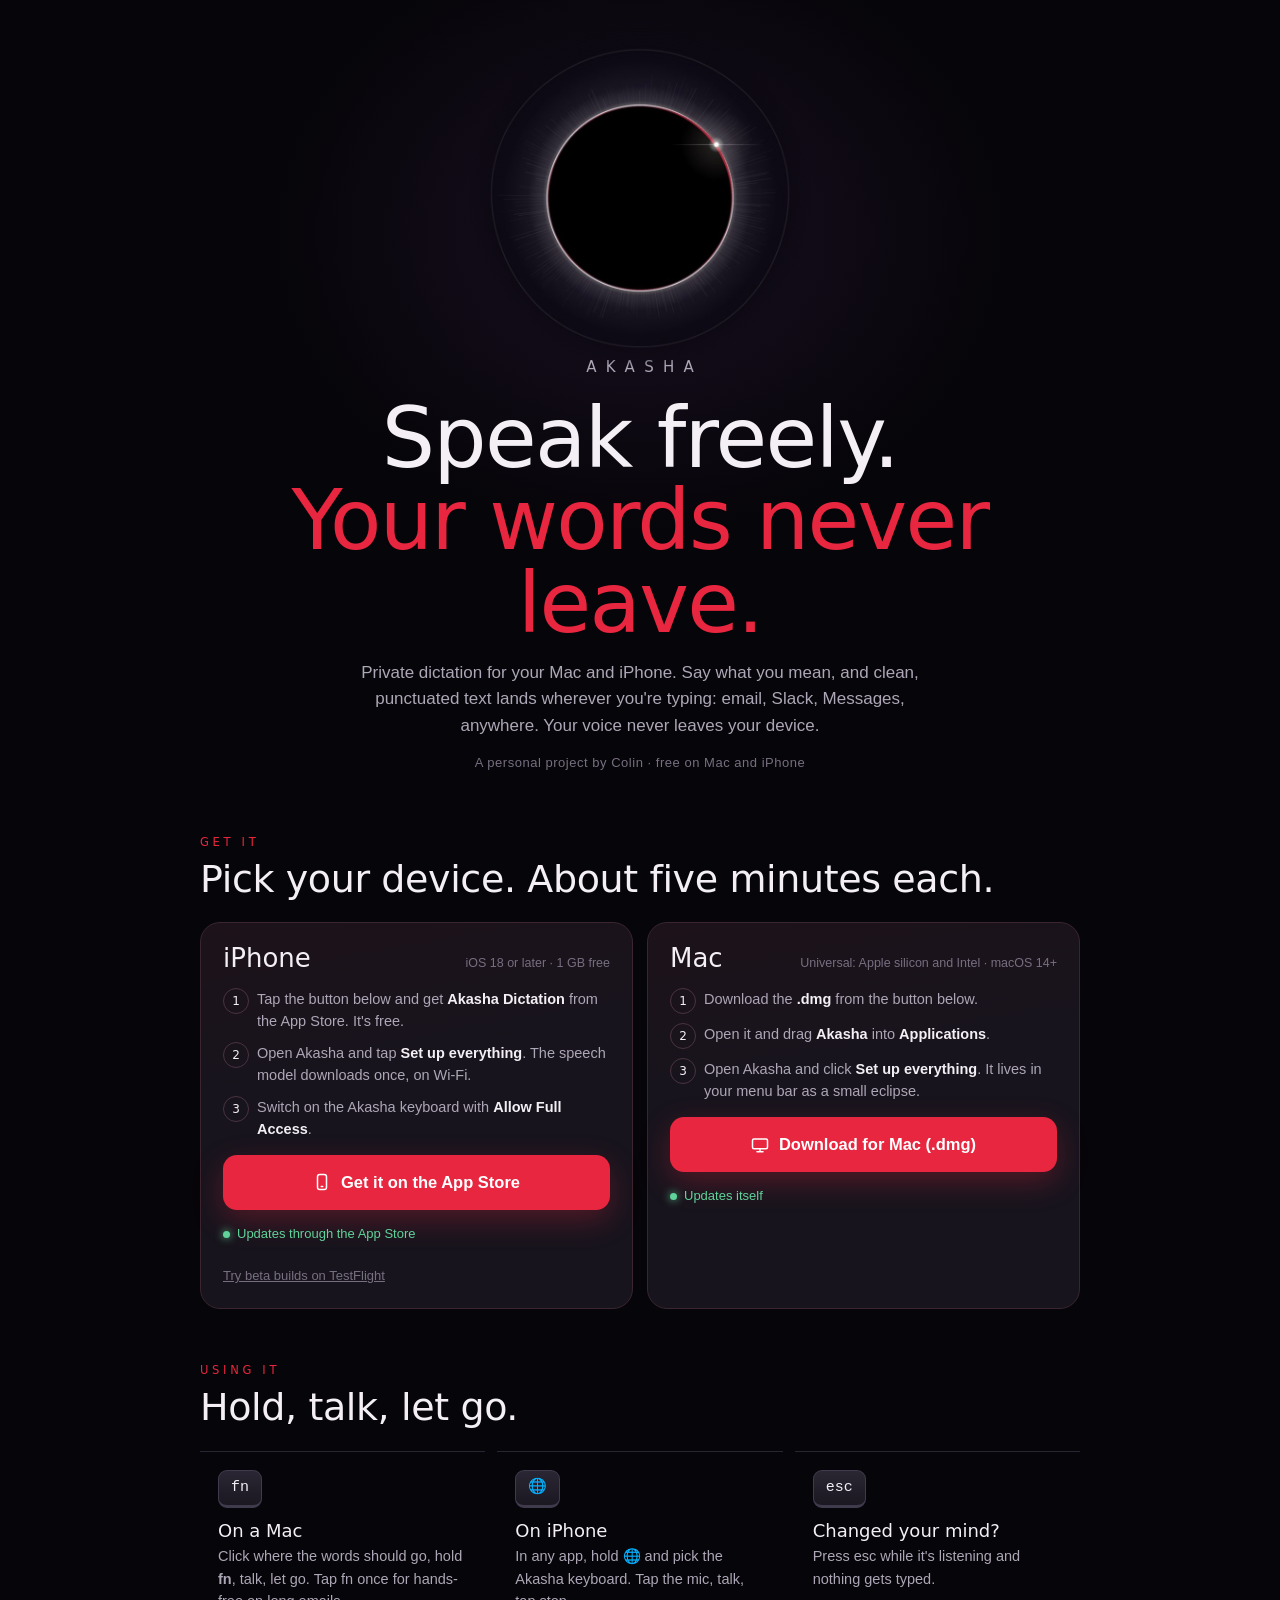
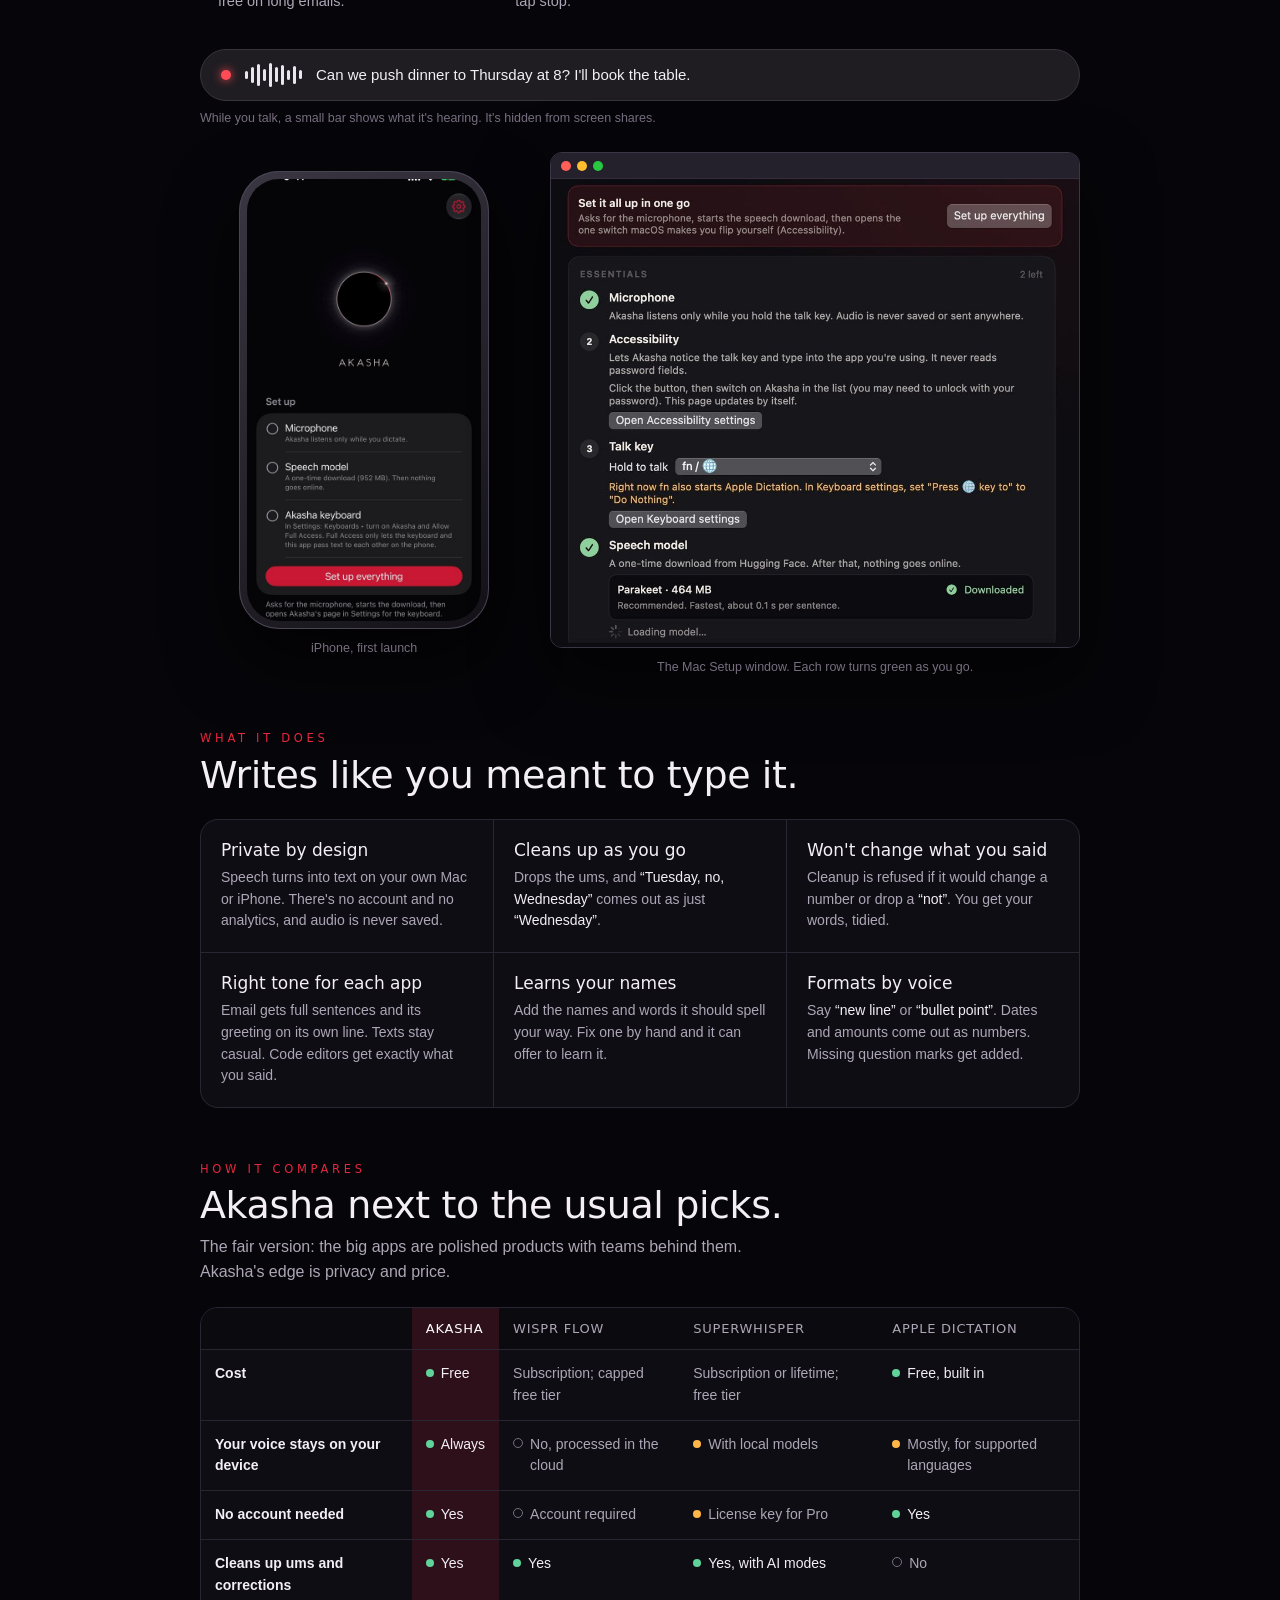
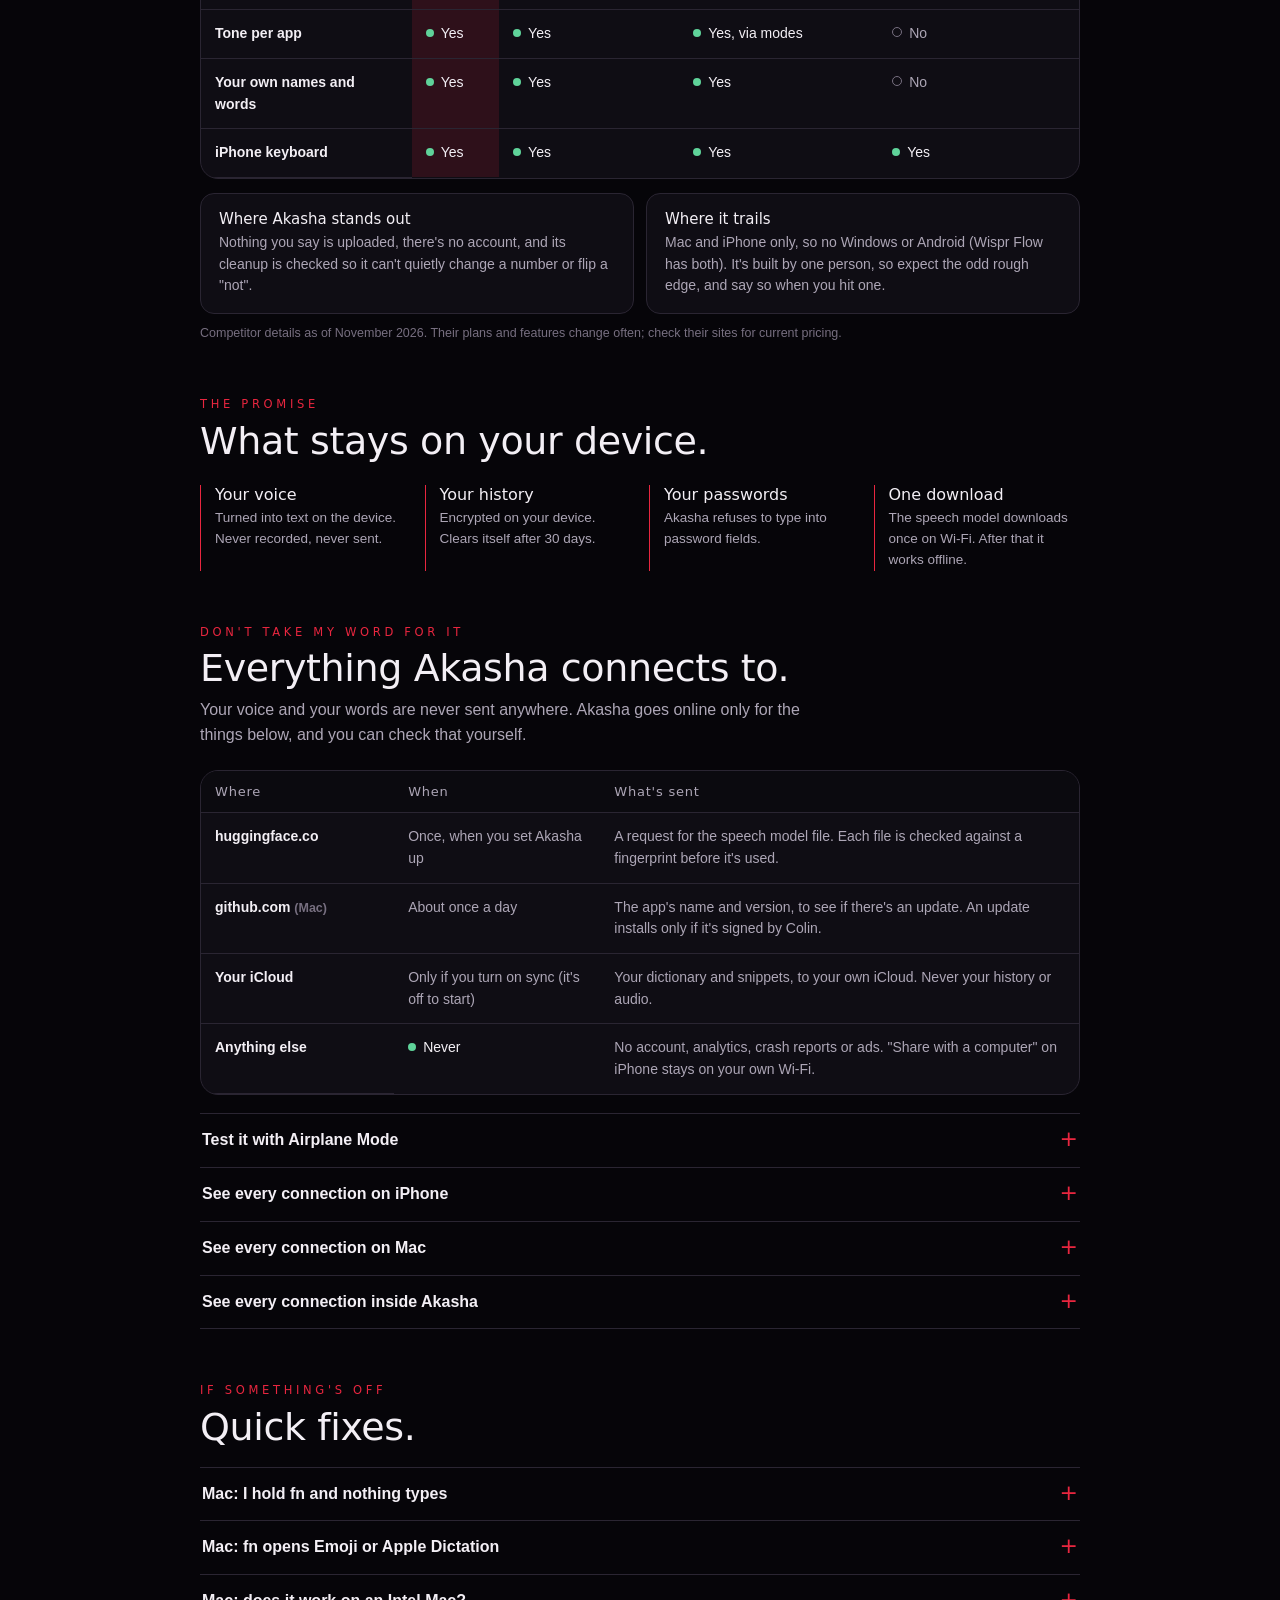
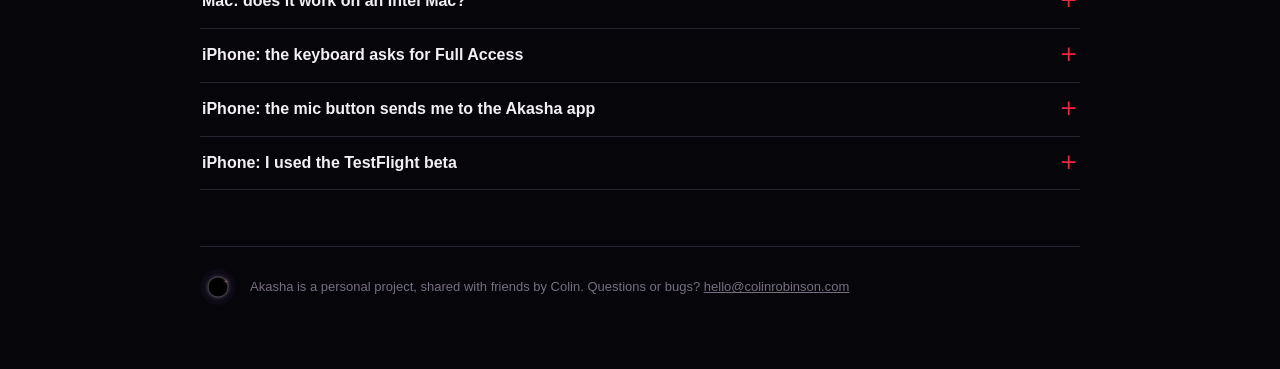
==== commit af56a251: "Site: self-hosted fonts, CSP and referrer policy (security audit 2026-11-18) The three pages loaded " ====
--- a/docs/index.html
+++ b/docs/index.html
@@ -2,6 +2,8 @@
 <html lang="en">
 <head>
 <meta charset="utf-8">
+<meta http-equiv="Content-Security-Policy" content="default-src 'self'; img-src 'self' data:; style-src 'self' 'unsafe-inline'; font-src 'self'; script-src 'self' 'unsafe-inline'; connect-src 'none'; base-uri 'none'; form-action 'none'; object-src 'none'">
+<meta name="referrer" content="strict-origin-when-cross-origin">
 <meta name="viewport" content="width=device-width,initial-scale=1,viewport-fit=cover">
 <title>Akasha · private dictation for Mac and iPhone</title>
 <meta name="description" content="Free, private dictation for Mac and iPhone. Talk, and clean, punctuated text lands where you're typing. Your words never leave your device.">
@@ -19,9 +21,7 @@
 <meta name="twitter:image" content="https://akasha.colinrobinson.com/og.png">
 <link rel="apple-touch-icon" href="/apple-touch-icon.png">
 <link rel="icon" type="image/png" href="/favicon.png">
-<link rel="preconnect" href="https://fonts.googleapis.com">
-<link rel="preconnect" href="https://fonts.gstatic.com" crossorigin>
-<link rel="stylesheet" href="https://fonts.googleapis.com/css2?family=Jost:wght@200;300;400;500&family=Hanken+Grotesk:wght@400;500;600;700&family=JetBrains+Mono:wght@500&display=swap">
+<link rel="stylesheet" href="/fonts/fonts.css">
 <style>
 /* Layout: one dark column under a total eclipse; the corona's red rim is the only accent. Single dark world by choice. */
 :root{
